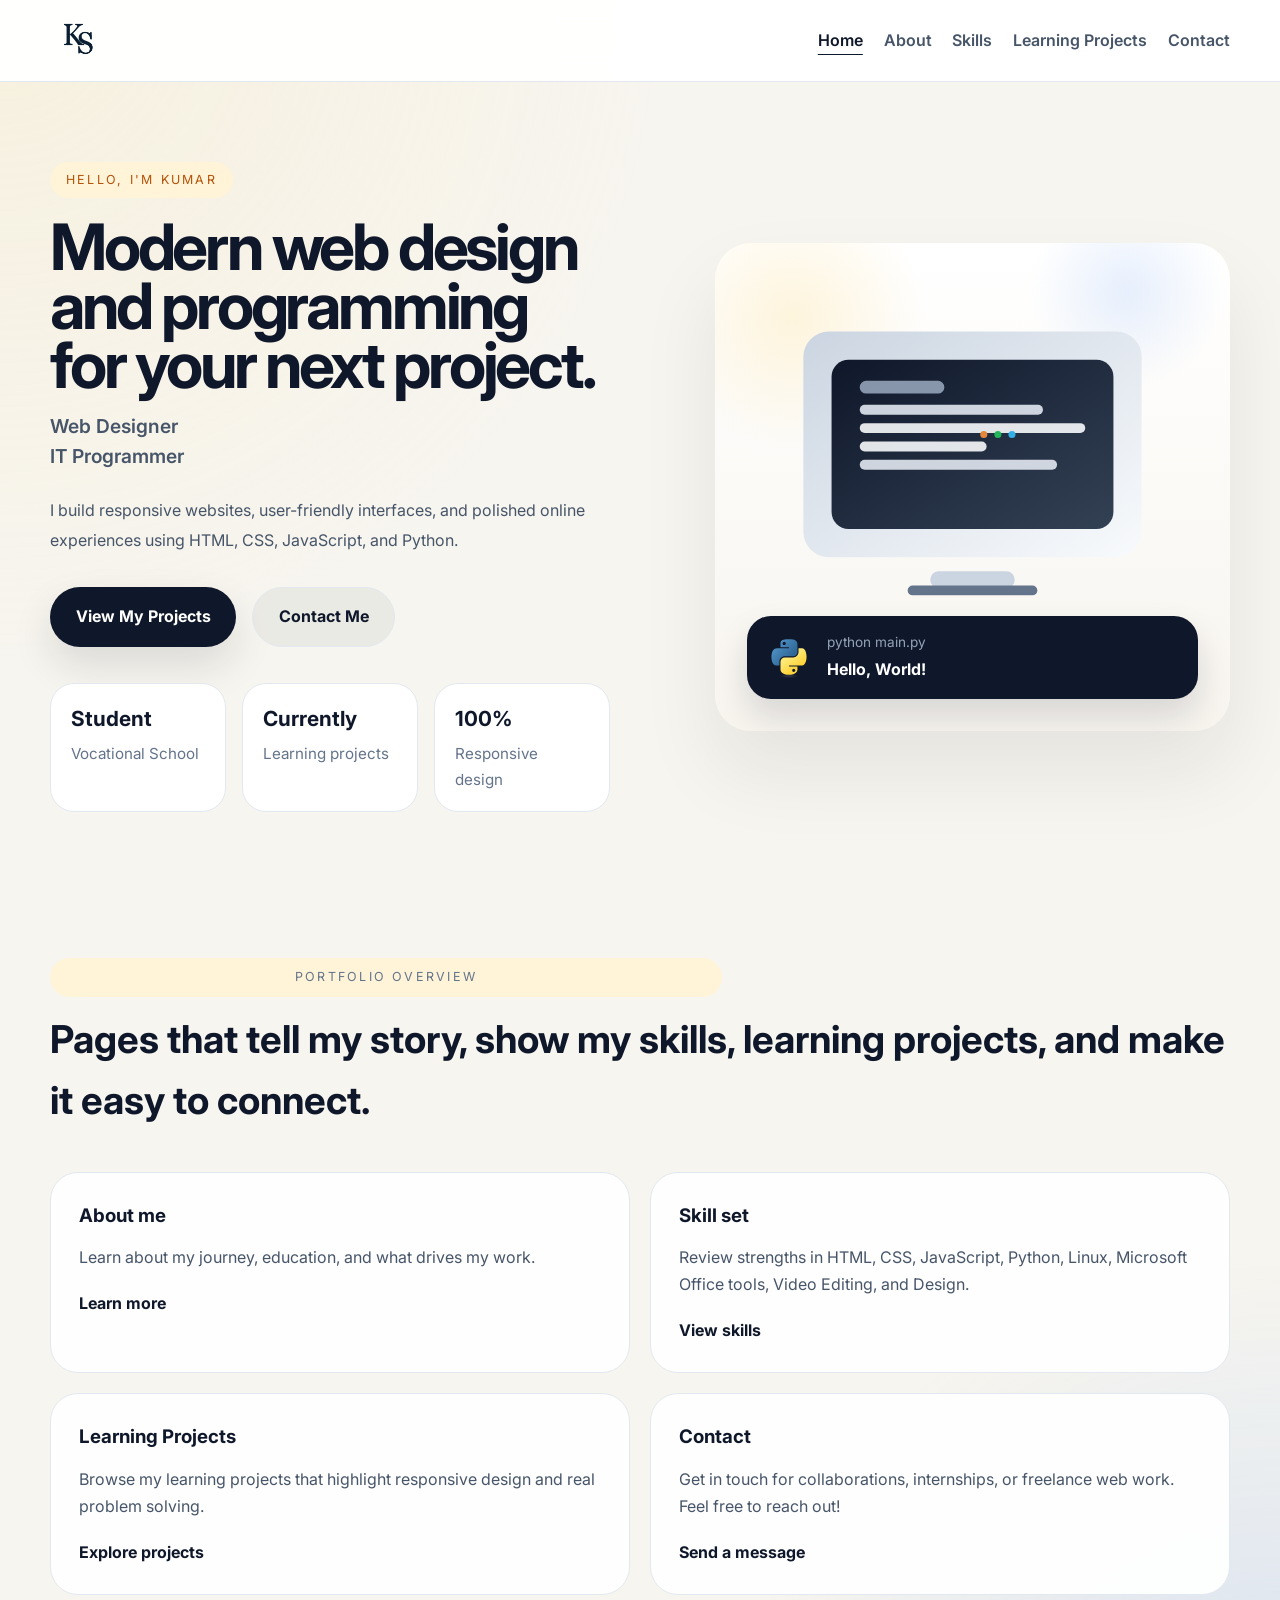
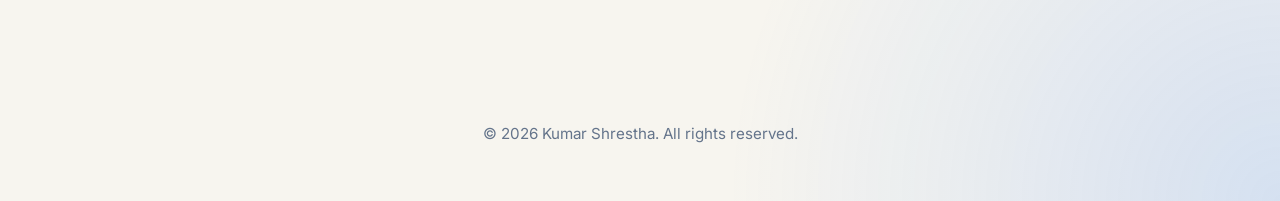
==== index.html @ 31a652c7 "Initial portfolio website" ====
<!DOCTYPE html>
<html lang="ja">
  <head>
    <meta charset="UTF-8" />
    <meta name="viewport" content="width=device-width, initial-scale=1.0" />
    <title>Home | Kumar Shrestha</title>
    <link rel="icon" href="images/favicon.png" />
    <link rel="preconnect" href="https://fonts.googleapis.com" />
    <link rel="preconnect" href="https://fonts.gstatic.com" crossorigin />
    <link
      href="https://fonts.googleapis.com/css2?family=Inter:wght@400;500;600;700&display=swap"
      rel="stylesheet"/>
    <link rel="stylesheet" href="css/styles.css" />
  </head>
  
  <body class="page page-home">
    <header class="site-header">
      <div class="container header-inner">
        <a class="logo" href="index.html"><img src="images/Logo.png" alt="Kumar Shrestha logo" /></a>
        <nav class="nav-links" aria-label="Primary navigation">
          <a href="index.html" class="active">Home</a>
          <a href="about.html">About</a>
          <a href="skills.html">Skills</a>
          <a href="projects.html">Learning Projects</a>
          <a href="contact.html">Contact</a>
        </nav>
      </div>
    </header>

    <main>
      <section class="hero-section">
        <div class="container hero-grid">
          <div class="hero-copy">
            <span class="eyebrow">Hello, I'm Kumar</span>
            <h1 class="hero-title">
              Modern web design and programming for your next project.
            </h1>
            <p class="hero-role">Web Designer <br> IT Programmer</p>
            <p class="hero-text">
              I build responsive websites, user-friendly interfaces, and polished
              online experiences using HTML, CSS, JavaScript, and Python.
            </p>
            <div class="hero-actions">
              <a href="projects.html" class="button primary">View My Projects</a>
              <a href="contact.html" class="button secondary">Contact Me</a>
            </div>
            <div class="hero-meta">
              <article class="meta-item">
                <strong>Student</strong>
                <span>Vocational School</span>
              </article>
              <article class="meta-item">
                <strong>Currently</strong>
                <span>Learning projects</span>
              </article>
              <article class="meta-item">
                <strong>100%</strong>
                <span>Responsive design</span>
              </article>
            </div>
          </div>

          <div class="hero-visual">
            <div class="visual-card">
              <img src="images/monitor-code.svg" alt="Code screen illustration" />
              <div class="code-badge">
                <img src="images/python-icon.svg" alt="Python icon" />
                <div>
                  <p>python main.py</p>
                  <strong>Hello, World!</strong>
                </div>
              </div>
            </div>
          </div>
        </div>
      </section>

      <section class="section home-overview">
        <div class="container">
          <div class="section-heading">
            <p class="eyebrow">Portfolio overview</p>
            <h2>Pages that tell my story, show my skills, learning projects, and make it easy to connect.</h2>
          </div>

          <div class="home-feature-grid">
            <article class="home-feature-card">
              <h3>About me</h3>
              <p>Learn about my journey, education, and what drives my work.</p>
              <a href="about.html">Learn more</a>
            </article>
            <article class="home-feature-card">
              <h3>Skill set</h3>
              <p>Review strengths in HTML, CSS, JavaScript, Python, Linux, Microsoft Office tools, Video Editing, and Design.</p>
              <a href="skills.html">View skills</a>
            </article>
            <article class="home-feature-card">
              <h3>Learning Projects</h3>
              <p>Browse my learning projects that highlight responsive design and real problem solving.</p>
              <a href="projects.html">Explore projects</a>
            </article>
            <article class="home-feature-card">
              <h3>Contact</h3>
              <p>Get in touch for collaborations, internships, or freelance web work.<br> Feel free to reach out!</p>
              <a href="contact.html">Send a message</a>
            </article>
          </div>
        </div>
      </section>
    </main>

    <footer class="site-footer">
      <div class="container footer-inner">
        <p>© 2026 Kumar Shrestha. All rights reserved.</p>
      </div>
    </footer>

    <script src="js/script.js"></script>
  </body>
</html>
---- css/styles.css ----
:root {
  color-scheme: light;
  font-family: 'Inter', system-ui, -apple-system, BlinkMacSystemFont, 'Segoe UI', sans-serif;
  background: #f7f5ef;
  color: #0f172a;
  scroll-behavior: smooth;
}

* {
  box-sizing: border-box;
}

html,
body {
  margin: 0;
  min-height: 100%;
}

body {
  line-height: 1.6;
  background: radial-gradient(circle at top left, rgba(246, 225, 168, 0.24), transparent 30%),
    radial-gradient(circle at bottom right, rgba(59, 130, 246, 0.18), transparent 25%),
    #f7f5ef;
}

img {
  max-width: 100%;
  display: block;
}

button,
input,
textarea {
  font: inherit;
}

.container {
  width: min(1180px, calc(100% - 2rem));
  margin: 0 auto;
}

.site-header {
  position: sticky;
  top: 0;
  z-index: 20;
  background: rgba(255, 255, 255, 0.95);
  backdrop-filter: blur(14px);
  border-bottom: 1px solid #e2e8f0;
}

.header-inner {
  display: flex;
  align-items: center;
  justify-content: space-between;
  gap: 1rem;
  padding: 1.1rem 0;
}

.logo {
  color: #0f172a;
  font-size: 1.25rem;
  font-weight: 700;
  letter-spacing: 0.14em;
  text-decoration: none;
  display: inline-flex;
  align-items: center;
}

.logo img {
  display: block;
  max-height: 46px;
}

.nav-links {
  display: flex;
  flex-wrap: wrap;
  gap: 1.3rem;
}

.nav-links a {
  color: #475569;
  text-decoration: none;
  font-weight: 600;
  transition: color 180ms ease;
}

.nav-links a.active {
  color: #0f172a;
  text-decoration: underline;
  text-underline-offset: 8px;
}

.nav-links a:hover,
.nav-links a:focus-visible {
  color: #0f172a;
}

.hero-section {
  padding: 5rem 0 3rem;
  min-height: calc(100vh - 104px);
}

.hero-grid {
  display: grid;
  grid-template-columns: 1.1fr 0.9fr;
  gap: 2.25rem;
  align-items: center;
}

.home-overview {
  padding-bottom: 4rem;
}

.home-feature-grid {
  display: grid;
  gap: 1.25rem;
  grid-template-columns: repeat(2, minmax(0, 1fr));
  margin-top: 2.5rem;
}

.home-feature-card {
  padding: 1.75rem;
  border-radius: 28px;
  background: rgba(255, 255, 255, 0.94);
  border: 1px solid #e2e8f0;
  transition: transform 180ms ease, box-shadow 180ms ease;
}

.home-feature-card:hover {
  transform: translateY(-3px);
  box-shadow: 0 22px 55px rgba(15, 23, 42, 0.08);
}

.home-feature-card h3 {
  margin: 0 0 0.85rem;
}

.home-feature-card p {
  margin: 0 0 1.25rem;
  color: #475569;
  line-height: 1.7;
}

.home-feature-card a {
  color: #0f172a;
  font-weight: 700;
  text-decoration: none;
}

.home-feature-card a:hover,
.home-feature-card a:focus-visible {
  text-decoration: underline;
}


.hero-copy {
  max-width: 560px;
}

.eyebrow {
  display: inline-flex;
  align-items: center;
  justify-content: center;
  margin-bottom: 1.25rem;
  padding: 0.5rem 1rem;
  border-radius: 999px;
  background: #fff3d8;
  color: #b45309;
  font-size: 0.78rem;
  letter-spacing: 0.18em;
  text-transform: uppercase;
}

.hero-title {
  margin: 0;
  font-size: clamp(3.5rem, 5vw, 5.2rem);
  line-height: 0.92;
  letter-spacing: -0.05em;
}

.hero-title span {
  color: #b45309;
}

.hero-role {
  margin: 1rem 0 1.5rem;
  font-size: 1.2rem;
  color: #475569;
  font-weight: 600;
}

.hero-text {
  margin: 0 0 2rem;
  max-width: 42rem;
  color: #475569;
  line-height: 1.85;
  font-size: 1rem;
}

.hero-actions {
  display: flex;
  flex-wrap: wrap;
  gap: 1rem;
  margin-bottom: 2.25rem;
}

.button {
  display: inline-flex;
  align-items: center;
  justify-content: center;
  padding: 1rem 1.6rem;
  border-radius: 999px;
  font-weight: 700;
  text-decoration: none;
  transition: transform 180ms ease, box-shadow 180ms ease;
}

.button:hover {
  transform: translateY(-2px);
}

.button.primary {
  background: #0f172a;
  color: #ffffff;
  box-shadow: 0 18px 40px rgba(15, 23, 42, 0.12);
}

.button.secondary {
  background: rgba(15, 23, 42, 0.05);
  color: #0f172a;
  border: 1px solid #e2e8f0;
}

.hero-meta {
  display: grid;
  grid-template-columns: repeat(3, minmax(0, 1fr));
  gap: 1rem;
}

.meta-item {
  padding: 1.15rem 1.25rem;
  border-radius: 24px;
  background: #ffffff;
  border: 1px solid #e2e8f0;
}

.meta-item strong {
  display: block;
  margin-bottom: 0.35rem;
  font-size: 1.3rem;
  color: #0f172a;
}

.meta-item span {
  color: #64748b;
  font-size: 0.95rem;
}

/* -------------- Hero Section -------------- */
.hero-visual {
  position: relative;
}

.visual-card {
  position: relative;
  border-radius: 36px;
  overflow: hidden;
  padding: 2rem;
  background: linear-gradient(180deg, #ffffff 0%, #f8f5ef 100%);
  box-shadow: 0 40px 80px rgba(15, 23, 42, 0.08);
}

.visual-card::before {
  content: '';
  position: absolute;
  inset: 0;
  pointer-events: none;
  background: radial-gradient(circle at 15% 15%, rgba(251, 191, 36, 0.15), transparent 22%),
    radial-gradient(circle at 80% 10%, rgba(59, 130, 246, 0.12), transparent 16%);
}

.visual-card img {
  width: 100%;
  max-width: 520px;
  position: relative;
  z-index: 1;
  border-radius: 24px;
}

.code-badge {
  display: flex;
  align-items: center;
  gap: 1rem;
  margin-top: -2.5rem;
  padding: 1rem 1.25rem;
  border-radius: 24px;
  background: #0f172a;
  color: #ffffff;
  box-shadow: 0 18px 35px rgba(15, 23, 42, 0.14);
  position: relative;
  z-index: 2;
}

.code-badge img {
  width: 44px;
  height: 44px;
}

.code-badge p {
  margin: 0;
  color: #94a3b8;
  font-size: 0.85rem;
}

.code-badge strong {
  display: block;
  margin-top: 0.25rem;
  font-size: 1rem;
}

.section {
  padding: 5rem 0;
}


/* -------------- About Section -------------- */
.about-section {
  background: #ffffff;
}

.about-grid {
  display: grid;
  grid-template-columns: 1.25fr 0.85fr;
  gap: 2rem;
  align-items: center;
}

.about-text h2 {
  margin: 0;
  font-size: clamp(2.3rem, 3vw, 3.3rem);
  line-height: 1.05;
}

.about-text p {
  margin: 1.25rem 0 0;
  max-width: 37rem;
  color: #475569;
  line-height: 1.8;
}

.cards-grid {
  display: grid;
  gap: 1.25rem;
}

.info-card {
  padding: 1.8rem;
  border-radius: 28px;
  background: #f8f5ef;
  border: 1px solid #e2e8f0;
}

.info-card h3 {
  margin-top: 0;
  margin-bottom: 1rem;
}

.info-card ul {
  margin: 0;
  padding: 0;
  list-style: none;
  display: grid;
  gap: 0.75rem;
}

.info-card li {
  color: #475569;
}


/* -------------- Skills Section -------------- */
.skills-section {
  background: #f7f5ef;
}

.section-heading {
  display: grid;
  gap: 0.75rem;
  margin-bottom: 2rem;
}

.section-heading h2 {
  margin: 0;
  font-size: clamp(2.2rem, 3vw, 3rem);
}

.section-heading p {
  margin: 0;
  color: #64748b;
  max-width: 42rem;
  line-height: 1.8;
}

.skill-list {
  display: grid;
  gap: 1rem;
  max-width: 720px;
  display: grid;
  gap: 1.5rem;
  grid-template-columns: repeat(auto-fit, minmax(240px, 1fr));
}

.skill-row {
  display: grid;
  gap: 0.75rem;
}

.skill-row span {
  display: flex;
  justify-content: space-between;
  font-weight: 600;
  color: #0f172a;
}

.skill-bar {
  height: 12px;
  border-radius: 999px;
  overflow: hidden;
  background: #e2e8f0;
}

.skill-fill {
  display: block;
  height: 100%; 
  border-radius: 999px;
}

.skill-icon {
  width: 32px;
  height: 32px;
  object-fit: contain;
  flex-shrink: 0;
}
.skill-label {
  display: flex;
  align-items: center;
  gap: 12px;
}

.fill-html {
  width: 95%;
  background: linear-gradient(90deg, #f97316, #fb923c);
}

.fill-css {
  width: 90%;
  background: linear-gradient(90deg, #2563eb, #7dd3fc);
}

.fill-js {
  width: 10%;
  background: linear-gradient(90deg, #facc15, #f59e0b);
}

.fill-python {
  width: 40%;
  background: linear-gradient(90deg, #14b8a6, #0ea5e9);
}

.fill-linux {
  width: 30%;
  background: linear-gradient(90deg, #22c55e, #16a34a);
}

.fill-office {
  width: 85%;
  background: linear-gradient(90deg, #f9a916, #ea820c);
}

.fill-video {
  width: 70%;
  background: linear-gradient(90deg, #6366f1, #818cf8);
}

.fill-photoshop {
  width: 80%;
  background: linear-gradient(90deg, #5848ec, #727df4);
}

.fill-illustrator {
  width: 85%;
  background: linear-gradient(90deg, #f97316, #f59e0b);
}

.fill-figma {
  width: 60%;
  background: linear-gradient(90deg, #ec4899, #f472b6);
}

/* -------------- Projects Section -------------- */
.projects-section {
  background: #ffffff;
}

.project-body {
  padding: 1.5rem;
  display: grid;
  gap: 0.85rem;
}

.project-body h3 {
  margin: 0;
  font-size: 1.15rem;
}

.project-body p {
  margin: 0;
  color: #475569;
  line-height: 1.75;
}

.category-grid {
  display: grid;
  grid-template-columns: repeat(auto-fit, minmax(190px, 1fr));
  gap: 1rem;
  margin-bottom: 4rem;
}

.category-card {
  display: grid;
  gap: 0.8rem;
  padding: 1.6rem;
  border-radius: 28px;
  background: #ffffff;
  border: 1px solid #e2e8f0;
  text-decoration: none;
  color: #0f172a;
  transition: transform 180ms ease, box-shadow 180ms ease;
  position: relative;
  overflow: hidden;
}

.category-card:hover {
  transform: translateY(-4px);
  box-shadow: 0 22px 55px rgba(15, 23, 42, 0.08);
}

.category-card span {
  width: fit-content;
  padding: 0.35rem 0.75rem;
  border-radius: 999px;
  background: #fff3d8;
  color: #b45309;
  font-size: 0.75rem;
  font-weight: 700;
}

.category-card h3 {
  margin: 0;
  font-size: 1.3rem;
}

.category-card p {
  margin: 0;
  color: #475569;
  line-height: 1.7;
}

.category-card::before {
  content: "";
  position: absolute;
  inset: 0;
  background: linear-gradient(135deg, rgba(14, 165, 233, 0.12), rgba(139, 92, 246, 0.12));
  opacity: 0;
  transition: opacity 180ms ease;
}

.category-card:hover::before {
  opacity: 1;
}

.category-card span,
.category-card h3,
.category-card p {
  position: relative;
  z-index: 1;
}

.project-category-section {
  padding-top: 2rem;
  margin-top: 2rem;
}

.category-heading {
  margin-bottom: 1.5rem;
}

.category-heading h2 {
  margin: 0;
  font-size: clamp(1.8rem, 3vw, 2.5rem);
}

.project-status {
  width: fit-content;
  padding: 0.35rem 0.75rem;
  border-radius: 999px;
  background: #fff3d8;
  color: #b45309;
  font-size: 0.75rem;
  font-weight: 700;
}

.project-link {
  width: fit-content;
  display: inline-block;
  padding: 0.35rem 0.75rem;
  border-radius: 999px;
  background: #e0f2fe;
  color: #0369a1;
  font-size: 0.75rem;
  font-weight: 700;
  text-decoration: none;
}

.project-tools {
  font-weight: 700;
  color: #0f172a !important;
  font-size: 0.9rem;
}

.project-filters {
  display: flex;
  flex-wrap: wrap;
  gap: 0.75rem;
  margin-bottom: 2rem;
}

.filter {
  border: 1px solid #e2e8f0;
  background: #ffffff;
  color: #475569;
  padding: 0.85rem 1.25rem;
  border-radius: 999px;
  cursor: pointer;
  font-weight: 600;
}

.filter.active,
.filter:hover {
  background: #0f172a;
  color: #ffffff;
  border-color: #0f172a;
}

.project-grid {
  display: grid;
  gap: 1.5rem;
  grid-template-columns: repeat(auto-fit, minmax(240px, 1fr));
}

.project-card {
  border-radius: 28px;
  overflow: hidden;
  background: #ffffff;
  border: 1px solid #e2e8f0;
  display: grid;
  min-height: 280px;
  transition: transform 180ms ease, box-shadow 180ms ease;
}

.project-card:hover {
  transform: translateY(-5px);
  box-shadow: 0 24px 60px rgba(15, 23, 42, 0.12);
}

.project-preview {
  min-height: 168px;
  display: grid;
  place-items: end start;
  padding: 1.25rem;
  color: #ffffff;
  font-weight: 700;
  font-size: 0.95rem;
}

.project-preview-1 {
  background: linear-gradient(135deg, #0ea5e9, #2563eb);
}

.project-preview-2,
.project-preview-3 {
  background: linear-gradient(135deg, #6366f1, #8b5cf6);
}

.project-preview-4,
.project-preview-5 {
  background: linear-gradient(135deg, #10b981, #14b8a6);
}

.project-preview-6,
.project-preview-7,
.project-preview-8 {
  background: linear-gradient(135deg, #ec4899, #8b5cf6);
}

.project-preview-9 {
  background: linear-gradient(135deg, #f97316, #ef4444);
}

/* .project-preview-1 {
  background: linear-gradient(135deg, #0ea5e9, #3b82f6);
}

.project-preview-2 {
  background: linear-gradient(135deg, #8b5cf6, #a78bfa);
}

.project-preview-3 {
  background: linear-gradient(135deg, #f97316, #fb923c);
}

.project-preview-4 {
  background: linear-gradient(135deg, #22c55e, #4ade80);
}

.project-preview-5 {
  background: linear-gradient(135deg, #fb7185, #f472b6);
}

.project-preview-6 {
  background: linear-gradient(135deg, #38bdf8, #60a5fa);
}

.project-preview-7 {
  background: linear-gradient(135deg, #facc15, #fbbf24);
}

.project-preview-8 {
  background: linear-gradient(135deg, #8b5cf6, #a78bfa);
}

.project-preview-9 {
  background: linear-gradient(135deg, #ec4899, #f472b6);
} */



/* -------------- Contact Section -------------- */
.contact-section {
  background: #f7f5ef;
}

.contact-grid {
  display: grid;
  grid-template-columns: 1.05fr 0.95fr;
  gap: 2rem;
  align-items: start;
}

.contact-panel {
  align-self: start;
  padding: 2.2rem;
  border-radius: 32px;
  background: #0f172a;
  color: #ffffff;
}

.contact-panel h2 {
  margin: 0 0 1rem;
  font-size: clamp(2rem, 3vw, 2.6rem);
  line-height: 1.05;
}

.contact-panel p {
  margin: 0 0 1.5rem;
  color: #cbd5e1;
  line-height: 1.8;
}

.contact-list {
  list-style: none;
  padding: 0;
  margin: 0;
  display: grid;
  gap: 1rem;
}

.contact-list li {
  color: #e2e8f0;
}

.social-links {
  display: flex;
  flex-wrap: wrap;
  gap: 0.8rem;
  margin-top: 1.8rem;
}

.social-links a {
  width: 48px;
  height: 48px;
  border-radius: 50%;
  background: #ffffff;
  color: #0f172a;
  display: inline-flex;
  align-items: center;
  justify-content: center;
  text-decoration: none;
  font-size: 0.8rem;
  font-weight: 700;
  transition: transform 180ms ease, background 180ms ease, color 180ms ease;
}

.social-links a:hover {
  transform: translateY(-3px);
  background: #f59e0b;
  color: #ffffff;
}

.contact-form {
  align-self: start;
  display: grid;
  gap: 1rem;
}

.contact-form label {
  display: grid;
  gap: 0.65rem;
  font-size: 0.95rem;
  color: #475569;
}

.contact-form input,
.contact-form textarea {
  width: 100%;
  padding: 1rem 1.1rem;
  border-radius: 18px;
  border: 1px solid #d1d5db;
  background: #ffffff;
  color: #0f172a;
}

.contact-form textarea {
  min-height: 170px;
  resize: vertical;
}

.contact-form button {
  border: none;
  border-radius: 999px;
  padding: 1rem 1.4rem;
  background: #0f172a;
  color: #ffffff;
  cursor: pointer;
}

.site-footer {
  padding: 2rem 0 2.5rem;
}

.footer-inner {
  text-align: center;
  color: #64748b;
  font-size: 0.95rem;
}

@media (max-width: 980px) {
  .hero-grid,
  .about-grid,
  .contact-grid {
    grid-template-columns: 1fr;
  }

  .hero-meta {
    grid-template-columns: repeat(2, minmax(0, 1fr));
  }
}

@media (max-width: 720px) {
  .site-header {
    padding: 0 0.5rem;
  }

  .header-inner {
    flex-direction: column;
    align-items: flex-start;
  }

  .hero-section {
    padding-top: 3rem;
  }

  .hero-title {
    font-size: clamp(2.8rem, 12vw, 4rem);
  }

  .hero-actions,
  .hero-meta {
    width: 100%;
  }

  .hero-meta {
    grid-template-columns: 1fr;
  }

  .project-grid {
    grid-template-columns: 1fr;
  }
}

@media (max-width: 860px) {
  .section-grid,
  .contact-card {
    grid-template-columns: 1fr;
  }
}

@media (max-width: 720px) {
  .header-inner {
    flex-direction: column;
    align-items: flex-start;
    gap: 1rem;
  }

  .nav-links {
    flex-wrap: wrap;
    gap: 0.8rem;
  }

  .hero-section {
    padding-top: 4rem;
  }
}
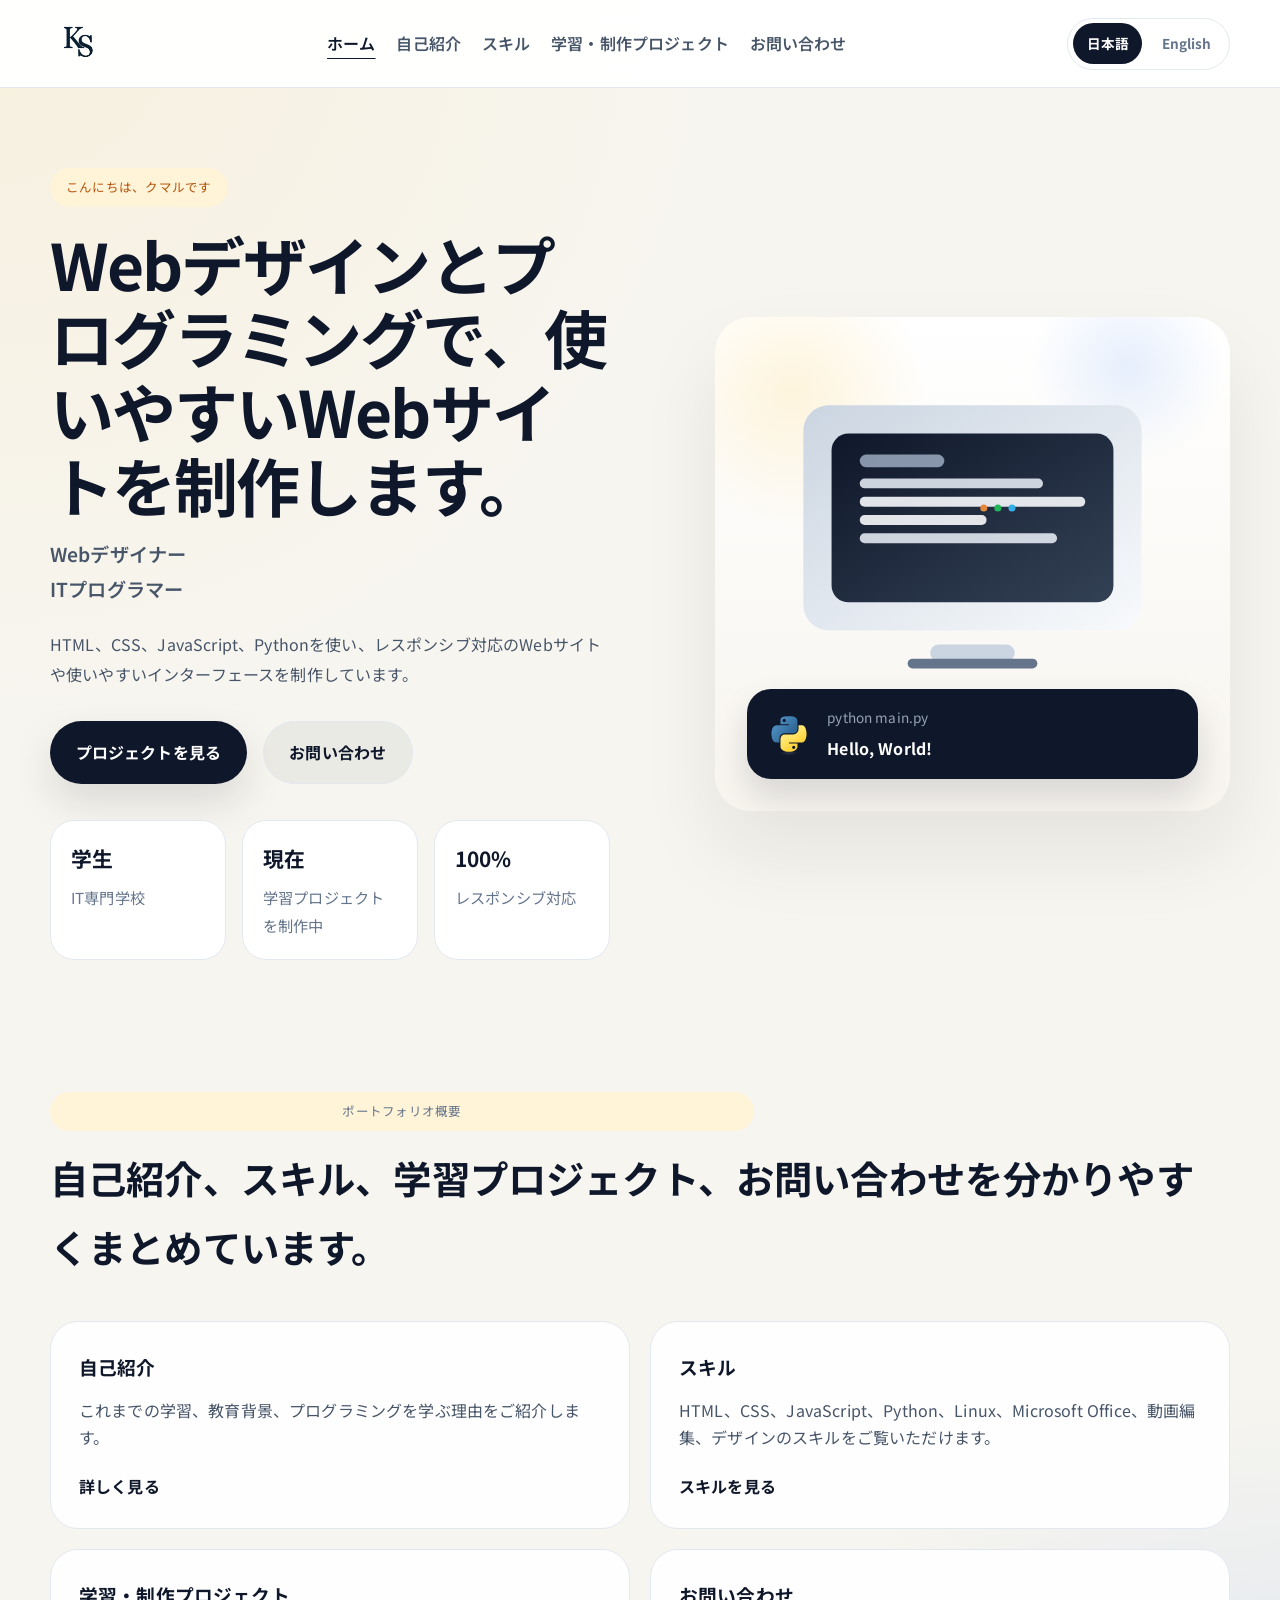
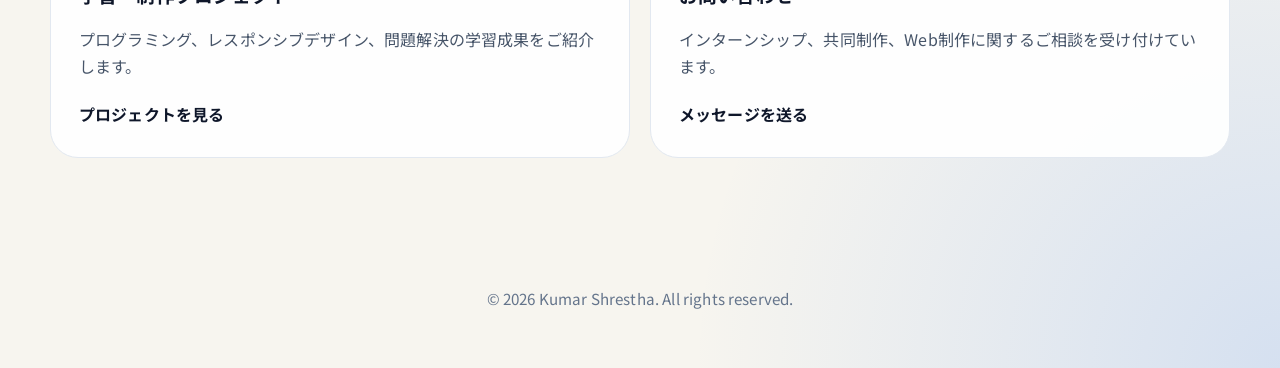
==== commit f5947504: "Add bilingual Japanese and English support" ====
--- a/index.html
+++ b/index.html
@@ -1,119 +1,131 @@
 <!DOCTYPE html>
+
 <html lang="ja">
-  <head>
-    <meta charset="UTF-8" />
-    <meta name="viewport" content="width=device-width, initial-scale=1.0" />
-    <title>Home | Kumar Shrestha</title>
-    <link rel="icon" href="images/favicon.png" />
-    <link rel="preconnect" href="https://fonts.googleapis.com" />
-    <link rel="preconnect" href="https://fonts.gstatic.com" crossorigin />
-    <link
-      href="https://fonts.googleapis.com/css2?family=Inter:wght@400;500;600;700&display=swap"
-      rel="stylesheet"/>
-    <link rel="stylesheet" href="css/styles.css" />
-  </head>
-  
-  <body class="page page-home">
-    <header class="site-header">
-      <div class="container header-inner">
-        <a class="logo" href="index.html"><img src="images/Logo.png" alt="Kumar Shrestha logo" /></a>
-        <nav class="nav-links" aria-label="Primary navigation">
-          <a href="index.html" class="active">Home</a>
-          <a href="about.html">About</a>
-          <a href="skills.html">Skills</a>
-          <a href="projects.html">Learning Projects</a>
-          <a href="contact.html">Contact</a>
-        </nav>
+
+<head>
+  <meta charset="utf-8" />
+  <meta content="width=device-width, initial-scale=1.0" name="viewport" />
+  <title>Home | Kumar Shrestha</title>
+  <link href="images/favicon.png" rel="icon" />
+  <link rel="preconnect" href="https://fonts.googleapis.com" />
+
+  <link rel="preconnect" href="https://fonts.gstatic.com" crossorigin />
+
+  <link
+    href="https://fonts.googleapis.com/css2?family=Inter:wght@400;500;600;700&family=Noto+Sans+JP:wght@400;500;600;700&display=swap"
+    rel="stylesheet" />
+  <link href="css/styles.css" rel="stylesheet" />
+</head>
+
+<body class="page page-home" data-page="home">
+  <header class="site-header">
+    <div class="container header-inner">
+      <a class="logo" href="index.html"><img alt="Kumar Shrestha logo" src="images/Logo.png" /></a>
+      <nav aria-label="Primary navigation" class="nav-links" data-i18n-aria-label="nav.ariaLabel">
+        <a class="active" data-i18n="nav.home" href="index.html">Home</a>
+        <a data-i18n="nav.about" href="about.html">About</a>
+        <a data-i18n="nav.skills" href="skills.html">Skills</a>
+        <a data-i18n="nav.projects" href="projects.html">Learning Projects</a>
+        <a data-i18n="nav.contact" href="contact.html">Contact</a>
+      </nav>
+      <div aria-label="Language selection" class="language-switcher" data-i18n-aria-label="language.ariaLabel">
+        <button aria-pressed="false" class="language-button" data-lang="ja" type="button">日本語</button>
+        <button aria-pressed="false" class="language-button" data-lang="en" type="button">English</button>
       </div>
-    </header>
-
-    <main>
-      <section class="hero-section">
-        <div class="container hero-grid">
-          <div class="hero-copy">
-            <span class="eyebrow">Hello, I'm Kumar</span>
-            <h1 class="hero-title">
-              Modern web design and programming for your next project.
-            </h1>
-            <p class="hero-role">Web Designer <br> IT Programmer</p>
-            <p class="hero-text">
-              I build responsive websites, user-friendly interfaces, and polished
-              online experiences using HTML, CSS, JavaScript, and Python.
-            </p>
-            <div class="hero-actions">
-              <a href="projects.html" class="button primary">View My Projects</a>
-              <a href="contact.html" class="button secondary">Contact Me</a>
-            </div>
-            <div class="hero-meta">
-              <article class="meta-item">
-                <strong>Student</strong>
-                <span>Vocational School</span>
-              </article>
-              <article class="meta-item">
-                <strong>Currently</strong>
-                <span>Learning projects</span>
-              </article>
-              <article class="meta-item">
-                <strong>100%</strong>
-                <span>Responsive design</span>
-              </article>
-            </div>
+    </div>
+  </header>
+  <main>
+    <section class="hero-section">
+      <div class="container hero-grid">
+        <div class="hero-copy">
+          <span class="eyebrow" data-i18n="home.greeting">Hello, I'm Kumar</span>
+          <h1 class="hero-title" data-i18n="home.title">
+            Modern web design and programming for your next project.
+          </h1>
+          <p class="hero-role">
+            <span data-i18n="home.webDesigner">Web Designer</span>
+            <br />
+            <span data-i18n="home.itProgrammer">IT Programmer</span>
+          </p>
+          <p class="hero-text" data-i18n="home.description">
+            I build responsive websites, user-friendly interfaces, and polished
+            online experiences using HTML, CSS, JavaScript, and Python.
+          </p>
+          <div class="hero-actions">
+            <a class="button primary" data-i18n="home.viewProjects" href="projects.html">View My Projects</a>
+            <a class="button secondary" data-i18n="home.contactMe" href="contact.html">Contact Me</a>
           </div>
-
-          <div class="hero-visual">
-            <div class="visual-card">
-              <img src="images/monitor-code.svg" alt="Code screen illustration" />
-              <div class="code-badge">
-                <img src="images/python-icon.svg" alt="Python icon" />
-                <div>
-                  <p>python main.py</p>
-                  <strong>Hello, World!</strong>
-                </div>
+          <div class="hero-meta">
+            <article class="meta-item">
+              <strong data-i18n="home.meta.studentTitle">Student</strong>
+              <span data-i18n="home.meta.studentText">Vocational School</span>
+            </article>
+            <article class="meta-item">
+              <strong data-i18n="home.meta.currentTitle">Currently</strong>
+              <span data-i18n="home.meta.currentText">Learning projects</span>
+            </article>
+            <article class="meta-item">
+              <strong data-i18n="home.meta.responsiveTitle">100%</strong>
+              <span data-i18n="home.meta.responsiveText">Responsive design</span>
+            </article>
+          </div>
+        </div>
+        <div class="hero-visual">
+          <div class="visual-card">
+            <img alt="Code screen illustration" src="images/monitor-code.svg" />
+            <div class="code-badge">
+              <img alt="Python icon" src="images/python-icon.svg" />
+              <div>
+                <p>python main.py</p>
+                <strong>Hello, World!</strong>
               </div>
             </div>
           </div>
         </div>
-      </section>
+      </div>
+    </section>
+    <section class="section home-overview">
+      <div class="container">
+        <div class="section-heading">
+          <p class="eyebrow" data-i18n="home.overviewEyebrow">Portfolio overview</p>
+          <h2 data-i18n="home.overviewTitle">Pages that tell my story, show my skills, learning projects, and make it
+            easy to connect.</h2>
+        </div>
+        <div class="home-feature-grid">
+          <article class="home-feature-card">
+            <h3 data-i18n="home.card.aboutTitle">About me</h3>
+            <p data-i18n="home.card.aboutText">Learn about my journey, education, and what drives my work.</p>
+            <a data-i18n="home.card.aboutLink" href="about.html">Learn more</a>
+          </article>
+          <article class="home-feature-card">
+            <h3 data-i18n="home.card.skillsTitle">Skill set</h3>
+            <p data-i18n="home.card.skillsText">Review strengths in HTML, CSS, JavaScript, Python, Linux, Microsoft
+              Office tools, Video Editing, and Design.</p>
+            <a data-i18n="home.card.skillsLink" href="skills.html">View skills</a>
+          </article>
+          <article class="home-feature-card">
+            <h3 data-i18n="home.card.projectsTitle">Learning Projects</h3>
+            <p data-i18n="home.card.projectsText">Browse my learning projects that highlight responsive design and real
+              problem solving.</p>
+            <a data-i18n="home.card.projectsLink" href="projects.html">Explore projects</a>
+          </article>
+          <article class="home-feature-card">
+            <h3 data-i18n="home.card.contactTitle">Contact</h3>
+            <p data-i18n="home.card.contactText">Get in touch for collaborations, internships, or freelance web
+              work.<br /> Feel free to reach out!</p>
+            <a data-i18n="home.card.contactLink" href="contact.html">Send a message</a>
+          </article>
+        </div>
+      </div>
+    </section>
+  </main>
+  <footer class="site-footer">
+    <div class="container footer-inner">
+      <p data-i18n="footer.copyright">© 2026 Kumar Shrestha. All rights reserved.</p>
+    </div>
+  </footer>
+  <script src="js/translations.js"></script>
+  <script src="js/script.js"></script>
+</body>
 
-      <section class="section home-overview">
-        <div class="container">
-          <div class="section-heading">
-            <p class="eyebrow">Portfolio overview</p>
-            <h2>Pages that tell my story, show my skills, learning projects, and make it easy to connect.</h2>
-          </div>
-
-          <div class="home-feature-grid">
-            <article class="home-feature-card">
-              <h3>About me</h3>
-              <p>Learn about my journey, education, and what drives my work.</p>
-              <a href="about.html">Learn more</a>
-            </article>
-            <article class="home-feature-card">
-              <h3>Skill set</h3>
-              <p>Review strengths in HTML, CSS, JavaScript, Python, Linux, Microsoft Office tools, Video Editing, and Design.</p>
-              <a href="skills.html">View skills</a>
-            </article>
-            <article class="home-feature-card">
-              <h3>Learning Projects</h3>
-              <p>Browse my learning projects that highlight responsive design and real problem solving.</p>
-              <a href="projects.html">Explore projects</a>
-            </article>
-            <article class="home-feature-card">
-              <h3>Contact</h3>
-              <p>Get in touch for collaborations, internships, or freelance web work.<br> Feel free to reach out!</p>
-              <a href="contact.html">Send a message</a>
-            </article>
-          </div>
-        </div>
-      </section>
-    </main>
-
-    <footer class="site-footer">
-      <div class="container footer-inner">
-        <p>© 2026 Kumar Shrestha. All rights reserved.</p>
-      </div>
-    </footer>
-
-    <script src="js/script.js"></script>
-  </body>
-</html>
+</html>
--- a/css/styles.css
+++ b/css/styles.css
@@ -1,13 +1,11 @@
 :root {
   color-scheme: light;
-  font-family: 'Inter', system-ui, -apple-system, BlinkMacSystemFont, 'Segoe UI', sans-serif;
+  font-family: "Inter", "Noto Sans JP", system-ui,
+    -apple-system, BlinkMacSystemFont, "Segoe UI",
+    sans-serif;
   background: #f7f5ef;
   color: #0f172a;
   scroll-behavior: smooth;
-}
-
-* {
-  box-sizing: border-box;
 }
 
 html,
@@ -17,10 +15,32 @@
 }
 
 body {
+  font-weight: 400;
+  -webkit-font-smoothing: antialiased;
+  -moz-osx-font-smoothing: grayscale;
+
+  background:
+    radial-gradient(circle at top left,
+      rgba(246, 225, 168, 0.24),
+      transparent 30%),
+    radial-gradient(circle at bottom right,
+      rgba(59, 130, 246, 0.18),
+      transparent 25%),
+    #f7f5ef;
+}
+
+html[lang="en"] body {
+  font-family: "Inter", "Noto Sans JP", system-ui,
+    -apple-system, BlinkMacSystemFont, "Segoe UI",
+    sans-serif;
   line-height: 1.6;
-  background: radial-gradient(circle at top left, rgba(246, 225, 168, 0.24), transparent 30%),
-    radial-gradient(circle at bottom right, rgba(59, 130, 246, 0.18), transparent 25%),
-    #f7f5ef;
+}
+
+html[lang="ja"] body {
+  font-family: "Noto Sans JP", "Inter", system-ui,
+    -apple-system, BlinkMacSystemFont, "Segoe UI",
+    sans-serif;
+  line-height: 1.8;
 }
 
 img {
@@ -151,7 +171,6 @@
 .home-feature-card a:focus-visible {
   text-decoration: underline;
 }
-
 
 .hero-copy {
   max-width: 560px;
@@ -171,11 +190,22 @@
   text-transform: uppercase;
 }
 
+html[lang="ja"] .eyebrow {
+  letter-spacing: 0.08em;
+  text-transform: none;
+}
+
 .hero-title {
   margin: 0;
   font-size: clamp(3.5rem, 5vw, 5.2rem);
   line-height: 0.92;
   letter-spacing: -0.05em;
+}
+
+html[lang="ja"] .hero-title {
+  font-size: clamp(2.5rem, 5vw, 4.5rem);
+  line-height: 1.25;
+  letter-spacing: -0.02em;
 }
 
 .hero-title span {
@@ -254,6 +284,48 @@
 .meta-item span {
   color: #64748b;
   font-size: 0.95rem;
+}
+
+.language-switcher {
+  display: inline-flex;
+  align-items: center;
+  gap: 0.35rem;
+  padding: 0.3rem;
+  border: 1px solid #e2e8f0;
+  border-radius: 999px;
+  background: #ffffff;
+}
+
+.language-button {
+  border: none;
+  border-radius: 999px;
+  padding: 0.5rem 0.85rem;
+  background: transparent;
+  color: #64748b;
+  font-size: 0.85rem;
+  font-weight: 700;
+  cursor: pointer;
+}
+
+.language-button.active {
+  background: #0f172a;
+  color: #ffffff;
+}
+
+.language-button:hover,
+.language-button:focus-visible {
+  color: #0f172a;
+}
+
+.language-button.active:hover,
+.language-button.active:focus-visible {
+  color: #ffffff;
+}
+
+@media (max-width: 720px) {
+  .language-switcher {
+    align-self: flex-start;
+  }
 }
 
 /* -------------- Hero Section -------------- */
@@ -431,7 +503,7 @@
 
 .skill-fill {
   display: block;
-  height: 100%; 
+  height: 100%;
   border-radius: 999px;
 }
 
@@ -441,6 +513,7 @@
   object-fit: contain;
   flex-shrink: 0;
 }
+
 .skill-label {
   display: flex;
   align-items: center;
@@ -854,6 +927,41 @@
   cursor: pointer;
 }
 
+.form-status {
+  min-height: 1.7rem;
+  margin: 0.25rem 0 0;
+  font-weight: 600;
+  line-height: 1.6;
+}
+
+.form-status:empty {
+  display: none;
+}
+
+.form-status.success {
+  display: block;
+  color: #15803d;
+}
+
+.form-status.error {
+  display: block;
+  color: #b91c1c;
+}
+
+.contact-form button:disabled {
+  cursor: not-allowed;
+  opacity: 0.65;
+  transform: none;
+}
+
+.form-honeypot {
+  position: absolute;
+  left: -9999px;
+  width: 1px;
+  height: 1px;
+  overflow: hidden;
+}
+
 .site-footer {
   padding: 2rem 0 2.5rem;
 }
@@ -865,6 +973,7 @@
 }
 
 @media (max-width: 980px) {
+
   .hero-grid,
   .about-grid,
   .contact-grid {
@@ -909,6 +1018,7 @@
 }
 
 @media (max-width: 860px) {
+
   .section-grid,
   .contact-card {
     grid-template-columns: 1fr;
@@ -931,3 +1041,40 @@
     padding-top: 4rem;
   }
 }
+
+
+/* Bilingual layout improvements */
+.header-inner {
+  flex-wrap: wrap;
+}
+
+html[lang="ja"] body {
+  letter-spacing: 0.01em;
+}
+
+html[lang="ja"] .hero-title {
+  line-height: 1.15;
+  letter-spacing: -0.03em;
+}
+
+html[lang="ja"] .eyebrow {
+  letter-spacing: 0.1em;
+  text-transform: none;
+}
+
+@media (max-width: 1050px) {
+  .nav-links {
+    order: 3;
+    width: 100%;
+  }
+
+  .language-switcher {
+    margin-left: auto;
+  }
+}
+
+@media (max-width: 720px) {
+  .language-switcher {
+    margin-left: 0;
+  }
+}
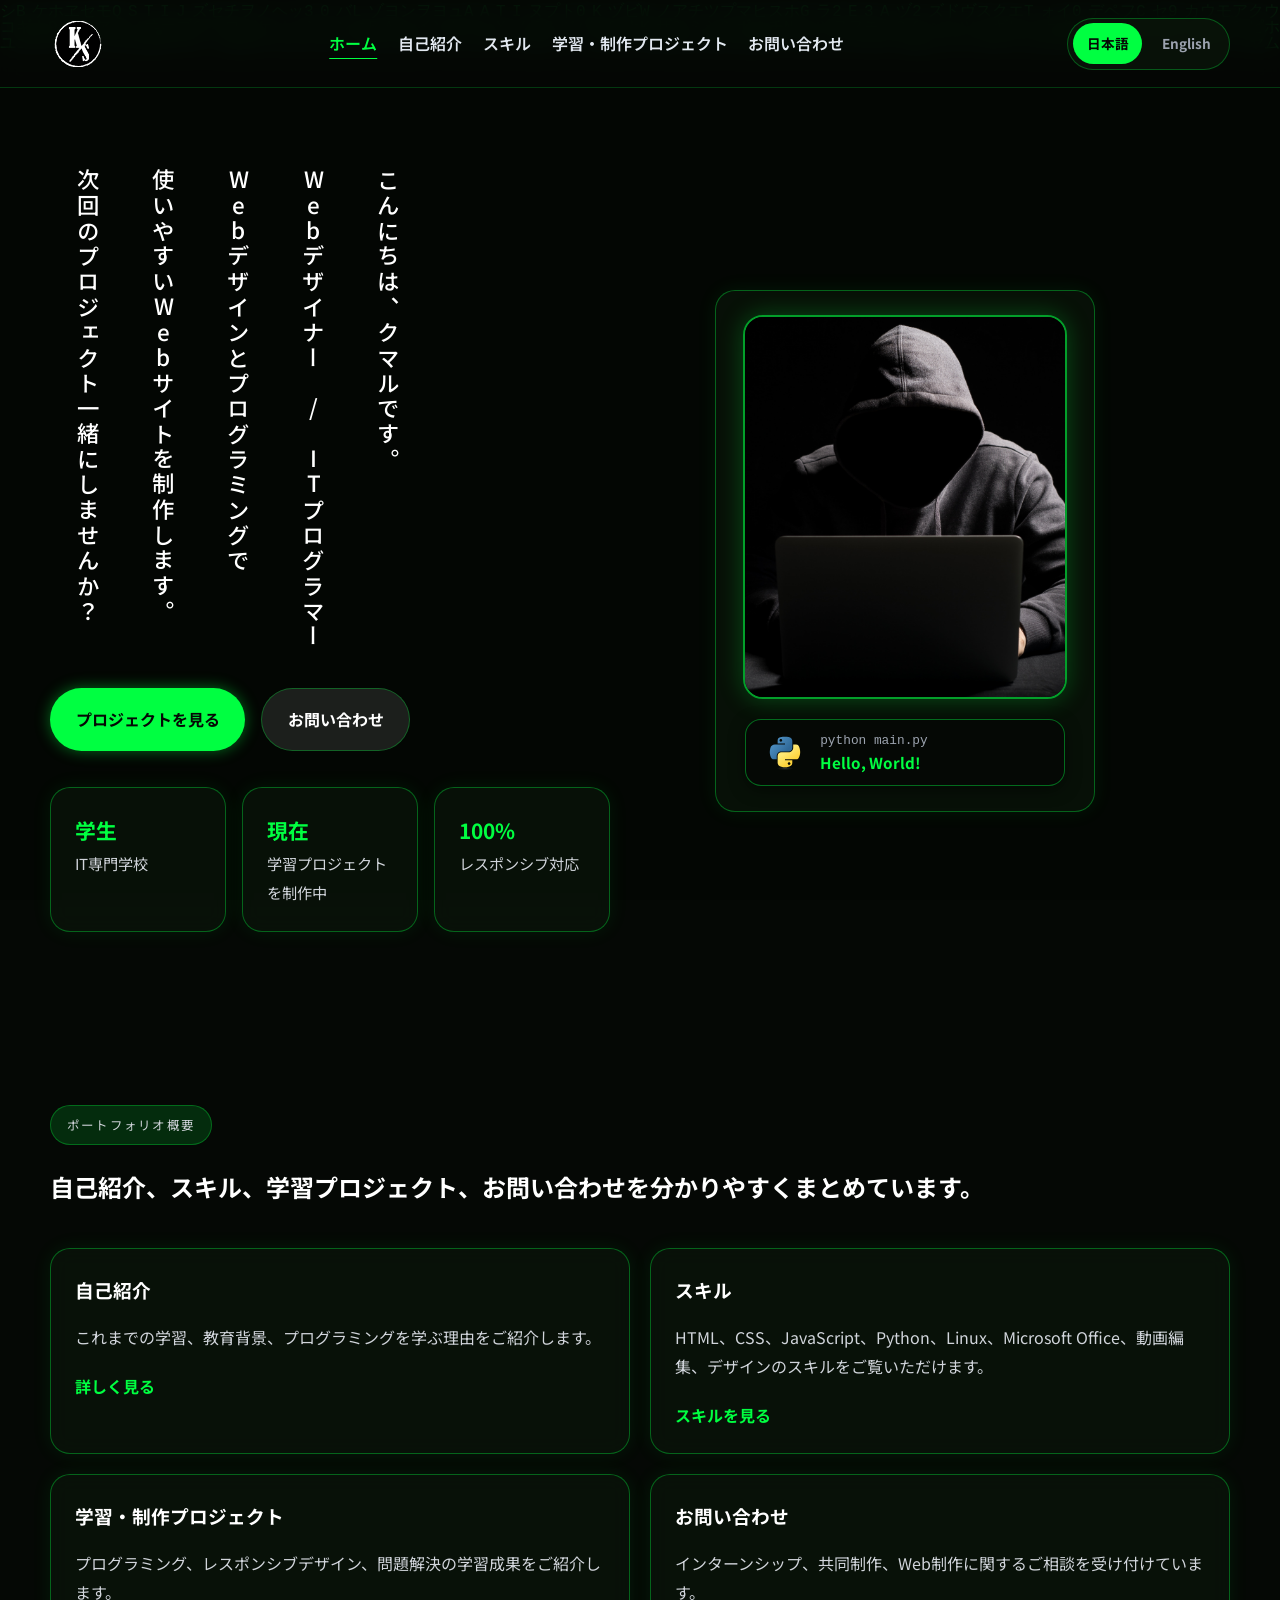
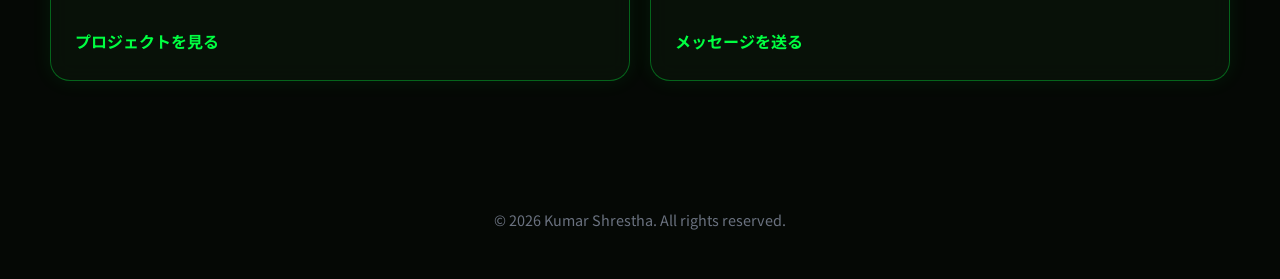
==== commit e0a74493: "Update matrix theme background, glassmorphism cards layout, and bilingual responsiveness" ====
--- a/index.html
+++ b/index.html
@@ -1,5 +1,4 @@
 <!DOCTYPE html>
-
 <html lang="ja">
 
 <head>
@@ -8,9 +7,7 @@
   <title>Home | Kumar Shrestha</title>
   <link href="images/favicon.png" rel="icon" />
   <link rel="preconnect" href="https://fonts.googleapis.com" />
-
   <link rel="preconnect" href="https://fonts.gstatic.com" crossorigin />
-
   <link
     href="https://fonts.googleapis.com/css2?family=Inter:wght@400;500;600;700&family=Noto+Sans+JP:wght@400;500;600;700&display=swap"
     rel="stylesheet" />
@@ -18,6 +15,10 @@
 </head>
 
 <body class="page page-home" data-page="home">
+  <!-- Live Matrix Background Canvas -->
+  <canvas id="matrix-canvas"></canvas>
+
+  <!-- Navigation Header -->
   <header class="site-header">
     <div class="container header-inner">
       <a class="logo" href="index.html"><img alt="Kumar Shrestha logo" src="images/Logo.png" /></a>
@@ -34,27 +35,29 @@
       </div>
     </div>
   </header>
+
   <main>
+    <!-- Hero Section -->
     <section class="hero-section">
       <div class="container hero-grid">
+
+        <!-- Left Copy Side -->
         <div class="hero-copy">
-          <span class="eyebrow" data-i18n="home.greeting">Hello, I'm Kumar</span>
-          <h1 class="hero-title" data-i18n="home.title">
-            Modern web design and programming for your next project.
-          </h1>
-          <p class="hero-role">
-            <span data-i18n="home.webDesigner">Web Designer</span>
-            <br />
-            <span data-i18n="home.itProgrammer">IT Programmer</span>
-          </p>
-          <p class="hero-text" data-i18n="home.description">
-            I build responsive websites, user-friendly interfaces, and polished
-            online experiences using HTML, CSS, JavaScript, and Python.
-          </p>
+          <div class="hero-vertical-text">
+            <p data-i18n="home.hero.greeting">こんにちは、クマルです。</p>
+            <p data-i18n="home.hero.role">Webデザイナー / ITプログラマー</p>
+            <p data-i18n="home.hero.line1">Webデザインとプログラミングで</p>
+            <p data-i18n="home.hero.line2">使いやすいWebサイトを制作します。</p>
+            <p data-i18n="home.hero.line3">次回のプロジェクト一緒にしませんか？</p>
+          </div>
+
+          <!-- Action Buttons -->
           <div class="hero-actions">
             <a class="button primary" data-i18n="home.viewProjects" href="projects.html">View My Projects</a>
             <a class="button secondary" data-i18n="home.contactMe" href="contact.html">Contact Me</a>
           </div>
+
+          <!-- Quick Stats Cards -->
           <div class="hero-meta">
             <article class="meta-item">
               <strong data-i18n="home.meta.studentTitle">Student</strong>
@@ -70,20 +73,44 @@
             </article>
           </div>
         </div>
+
+        <!-- Right Side: Hooded Hacker Profile & Code Badge -->
         <div class="hero-visual">
-          <div class="visual-card">
-            <img alt="Code screen illustration" src="images/monitor-code.svg" />
-            <div class="code-badge">
-              <img alt="Python icon" src="images/python-icon.svg" />
-              <div>
-                <p>python main.py</p>
-                <strong>Hello, World!</strong>
+          <div class="visual-card"
+            style="display: flex; flex-direction: column; align-items: center; padding: 1.5rem; width: 100%; max-width: 380px; box-sizing: border-box;">
+
+            <!-- Profile Image -->
+            <img alt="Kumar Shrestha" src="images/pp.jpeg" class="hero-profile-img"
+              style="width: 100%; max-width: 320px; height: 380px; object-fit: cover; border-radius: 20px; border: 2px solid rgba(0, 255, 65, 0.6); box-shadow: 0 0 25px rgba(0, 255, 65, 0.25); margin-bottom: 1.25rem;" />
+
+            <!-- Code Badge (Forced Flex Alignment) -->
+            <div class="code-badge"
+              style="display: flex !important; flex-direction: row !important; align-items: center !important; justify-content: flex-start !important; gap: 1rem !important; width: 100% !important; max-width: 320px !important; padding: 0.85rem 1.25rem !important; border-radius: 16px !important; background: #050805 !important; border: 1px solid rgba(0, 255, 65, 0.4) !important; box-shadow: 0 4px 15px rgba(0, 0, 0, 0.5) !important; box-sizing: border-box !important; position: relative !important; overflow: hidden !important;">
+
+              <!-- Python Logo -->
+              <img alt="Python icon" src="images/python-icon.svg"
+                style="width: 38px !important; height: 38px !important; min-width: 38px !important; min-height: 38px !important; object-fit: contain !important; flex-shrink: 0 !important; margin: 0 !important;" />
+
+              <!-- Text Container -->
+              <div
+                style="display: flex !important; flex-direction: column !important; align-items: flex-start !important; justify-content: center !important; text-align: left !important; margin: 0 !important; padding: 0 !important;">
+                <p
+                  style="margin: 0 !important; padding: 0 !important; color: #9ca3af !important; font-size: 0.8rem !important; font-family: monospace !important; line-height: 1.2 !important; white-space: nowrap !important;">
+                  python main.py</p>
+                <strong
+                  style="margin: 0.25rem 0 0 0 !important; padding: 0 !important; color: #00ff41 !important; font-size: 0.95rem !important; font-weight: 700 !important; line-height: 1.2 !important; white-space: nowrap !important;">Hello,
+                  World!</strong>
               </div>
+
             </div>
+
           </div>
         </div>
+
       </div>
     </section>
+
+    <!-- Overview Cards -->
     <section class="section home-overview">
       <div class="container">
         <div class="section-heading">
@@ -119,11 +146,15 @@
       </div>
     </section>
   </main>
+
   <footer class="site-footer">
     <div class="container footer-inner">
       <p data-i18n="footer.copyright">© 2026 Kumar Shrestha. All rights reserved.</p>
     </div>
   </footer>
+
+  <button type="button" id="back-to-top" class="back-to-top" aria-label="Back to top" title="Back to top">↑</button>
+
   <script src="js/translations.js"></script>
   <script src="js/script.js"></script>
 </body>
--- a/css/styles.css
+++ b/css/styles.css
@@ -1,45 +1,37 @@
+/* ==========================================================================
+   PORTFOLIO WEBSITE STYLESHEET (MATRIX THEME)
+   Author: Kumar Shrestha
+   Description: Unified dark matrix aesthetic with glassmorphism cards,
+                Japanese vertical layout support, and responsive grid layouts.
+   ========================================================================== */
+
+/* --------------------------------------------------
+   1. Global Settings & Root Variables
+-------------------------------------------------- */
 :root {
-  color-scheme: light;
-  font-family: "Inter", "Noto Sans JP", system-ui,
-    -apple-system, BlinkMacSystemFont, "Segoe UI",
-    sans-serif;
-  background: #f7f5ef;
-  color: #0f172a;
+  color-scheme: dark;
+  background-color: #050805;
+  font-family: "Inter", "Noto Sans JP", system-ui, -apple-system, BlinkMacSystemFont, "Segoe UI", sans-serif;
+  color: #ffffff;
   scroll-behavior: smooth;
 }
 
-html,
-body {
+html, body {
   margin: 0;
-  min-height: 100%;
-}
-
-body {
-  font-weight: 400;
-  -webkit-font-smoothing: antialiased;
-  -moz-osx-font-smoothing: grayscale;
-
-  background:
-    radial-gradient(circle at top left,
-      rgba(246, 225, 168, 0.24),
-      transparent 30%),
-    radial-gradient(circle at bottom right,
-      rgba(59, 130, 246, 0.18),
-      transparent 25%),
-    #f7f5ef;
+  padding: 0;
+  min-height: 100vh;
+  overflow-x: hidden;
+  background-color: #050805;
+  color: #ffffff;
 }
 
 html[lang="en"] body {
-  font-family: "Inter", "Noto Sans JP", system-ui,
-    -apple-system, BlinkMacSystemFont, "Segoe UI",
-    sans-serif;
+  font-family: "Inter", "Noto Sans JP", sans-serif;
   line-height: 1.6;
 }
 
 html[lang="ja"] body {
-  font-family: "Noto Sans JP", "Inter", system-ui,
-    -apple-system, BlinkMacSystemFont, "Segoe UI",
-    sans-serif;
+  font-family: "Noto Sans JP", "Inter", sans-serif;
   line-height: 1.8;
 }
 
@@ -48,9 +40,7 @@
   display: block;
 }
 
-button,
-input,
-textarea {
+button, input, textarea {
   font: inherit;
 }
 
@@ -59,13 +49,37 @@
   margin: 0 auto;
 }
 
+/* --------------------------------------------------
+   2. Matrix Canvas Background Engine Layer
+-------------------------------------------------- */
+#matrix-canvas {
+  position: fixed !important;
+  top: 0 !important;
+  left: 0 !important;
+  width: 100vw !important;
+  height: 100vh !important;
+  z-index: 0 !important;
+  /* background-color: #050805 !important; */
+  pointer-events: none !important;
+  display: block !important;
+}
+
+/* --------------------------------------------------
+   3. Site Header & Primary Navigation
+-------------------------------------------------- */
+.site-header,
+main,
+.site-footer {
+  position: relative;
+  z-index: 2;
+}
+
 .site-header {
-  position: sticky;
   top: 0;
-  z-index: 20;
-  background: rgba(255, 255, 255, 0.95);
-  backdrop-filter: blur(14px);
-  border-bottom: 1px solid #e2e8f0;
+  background: rgba(5, 8, 5, 0.85);
+  backdrop-filter: blur(12px);
+  -webkit-backdrop-filter: blur(12px);
+  border-bottom: 1px solid rgba(0, 255, 65, 0.2);
 }
 
 .header-inner {
@@ -76,16 +90,6 @@
   padding: 1.1rem 0;
 }
 
-.logo {
-  color: #0f172a;
-  font-size: 1.25rem;
-  font-weight: 700;
-  letter-spacing: 0.14em;
-  text-decoration: none;
-  display: inline-flex;
-  align-items: center;
-}
-
 .logo img {
   display: block;
   max-height: 46px;
@@ -98,23 +102,80 @@
 }
 
 .nav-links a {
-  color: #475569;
+  color: #e2e8f0;
   text-decoration: none;
   font-weight: 600;
   transition: color 180ms ease;
 }
 
-.nav-links a.active {
-  color: #0f172a;
+.nav-links a.active,
+.nav-links a:hover {
+  color: #00ff41;
   text-decoration: underline;
   text-underline-offset: 8px;
 }
 
-.nav-links a:hover,
-.nav-links a:focus-visible {
-  color: #0f172a;
-}
-
+.language-switcher {
+  display: inline-flex;
+  align-items: center;
+  gap: 0.35rem;
+  padding: 0.3rem;
+  border: 1px solid rgba(0, 255, 65, 0.3);
+  border-radius: 999px;
+  background: rgba(10, 20, 10, 0.8);
+}
+
+.language-button {
+  border: none;
+  border-radius: 999px;
+  padding: 0.5rem 0.85rem;
+  background: transparent;
+  color: #9ca3af;
+  font-size: 0.85rem;
+  font-weight: 700;
+  cursor: pointer;
+}
+
+.language-button.active {
+  background: #00ff41;
+  color: #050805;
+}
+
+/* --------------------------------------------------
+   4. Glassmorphism Card System
+-------------------------------------------------- */
+.meta-item,
+.home-feature-card,
+.info-card,
+.skill-row,
+.project-card,
+.category-card,
+.contact-panel,
+.contact-form,
+.visual-card {
+  background: rgba(10, 20, 10, 0.75);
+  backdrop-filter: blur(10px);
+  -webkit-backdrop-filter: blur(10px);
+  border: 1px solid rgba(0, 255, 65, 0.35);
+  border-radius: 20px;
+  box-shadow: 0 0 20px rgba(0, 255, 65, 0.08);
+  color: #ffffff;
+  padding: 1.5rem;
+  transition: transform 180ms ease, border-color 180ms ease, box-shadow 180ms ease;
+}
+
+.home-feature-card:hover,
+.project-card:hover,
+.category-card:hover,
+.info-card:hover {
+  border-color: rgba(0, 255, 65, 0.8);
+  box-shadow: 0 0 25px rgba(0, 255, 65, 0.25);
+  transform: translateY(-4px);
+}
+
+/* --------------------------------------------------
+   5. Hero Section (Home Page)
+-------------------------------------------------- */
 .hero-section {
   padding: 5rem 0 3rem;
   min-height: calc(100vh - 104px);
@@ -125,51 +186,6 @@
   grid-template-columns: 1.1fr 0.9fr;
   gap: 2.25rem;
   align-items: center;
-}
-
-.home-overview {
-  padding-bottom: 4rem;
-}
-
-.home-feature-grid {
-  display: grid;
-  gap: 1.25rem;
-  grid-template-columns: repeat(2, minmax(0, 1fr));
-  margin-top: 2.5rem;
-}
-
-.home-feature-card {
-  padding: 1.75rem;
-  border-radius: 28px;
-  background: rgba(255, 255, 255, 0.94);
-  border: 1px solid #e2e8f0;
-  transition: transform 180ms ease, box-shadow 180ms ease;
-}
-
-.home-feature-card:hover {
-  transform: translateY(-3px);
-  box-shadow: 0 22px 55px rgba(15, 23, 42, 0.08);
-}
-
-.home-feature-card h3 {
-  margin: 0 0 0.85rem;
-}
-
-.home-feature-card p {
-  margin: 0 0 1.25rem;
-  color: #475569;
-  line-height: 1.7;
-}
-
-.home-feature-card a {
-  color: #0f172a;
-  font-weight: 700;
-  text-decoration: none;
-}
-
-.home-feature-card a:hover,
-.home-feature-card a:focus-visible {
-  text-decoration: underline;
 }
 
 .hero-copy {
@@ -183,51 +199,53 @@
   margin-bottom: 1.25rem;
   padding: 0.5rem 1rem;
   border-radius: 999px;
-  background: #fff3d8;
-  color: #b45309;
+  background: rgba(0, 255, 65, 0.15);
+  color: #00ff41;
+  border: 1px solid rgba(0, 255, 65, 0.3);
   font-size: 0.78rem;
   letter-spacing: 0.18em;
   text-transform: uppercase;
 }
 
-html[lang="ja"] .eyebrow {
-  letter-spacing: 0.08em;
-  text-transform: none;
-}
-
-.hero-title {
+/* Japanese Vertical Writing Mode */
+html[lang="ja"] .hero-vertical-text {
+  writing-mode: vertical-rl;
+  text-orientation: upright;
+  height: 480px;
+  display: block;
+  margin-bottom: 2.5rem;
+  color: #ffffff;
+}
+
+html[lang="ja"] .hero-vertical-text p {
+  display: inline-block;
+  font-size: 1.4rem;
+  font-weight: 500;
+  line-height: 2.2;
+  letter-spacing: 0.15em;
+  margin: 0 0.8rem;
+  white-space: nowrap;
+}
+
+/* English Horizontal Fallback Layout */
+html[lang="en"] .hero-vertical-text {
+  writing-mode: horizontal-tb;
+  height: auto;
+  display: flex;
+  flex-direction: column;
+  gap: 0.75rem;
+  margin-bottom: 2rem;
+}
+
+html[lang="en"] .hero-vertical-text p {
+  font-size: 1.2rem;
+  line-height: 1.6;
   margin: 0;
-  font-size: clamp(3.5rem, 5vw, 5.2rem);
-  line-height: 0.92;
-  letter-spacing: -0.05em;
-}
-
-html[lang="ja"] .hero-title {
-  font-size: clamp(2.5rem, 5vw, 4.5rem);
-  line-height: 1.25;
-  letter-spacing: -0.02em;
-}
-
-.hero-title span {
-  color: #b45309;
-}
-
-.hero-role {
-  margin: 1rem 0 1.5rem;
-  font-size: 1.2rem;
-  color: #475569;
-  font-weight: 600;
-}
-
-.hero-text {
-  margin: 0 0 2rem;
-  max-width: 42rem;
-  color: #475569;
-  line-height: 1.85;
-  font-size: 1rem;
+  white-space: normal;
 }
 
 .hero-actions {
+  writing-mode: horizontal-tb;
   display: flex;
   flex-wrap: wrap;
   gap: 1rem;
@@ -245,353 +263,247 @@
   transition: transform 180ms ease, box-shadow 180ms ease;
 }
 
-.button:hover {
-  transform: translateY(-2px);
-}
-
 .button.primary {
-  background: #0f172a;
+  background: #00ff41;
+  color: #050805;
+  box-shadow: 0 0 15px rgba(0, 255, 65, 0.4);
+}
+
+.button.secondary {
+  background: rgba(255, 255, 255, 0.1);
   color: #ffffff;
-  box-shadow: 0 18px 40px rgba(15, 23, 42, 0.12);
-}
-
-.button.secondary {
-  background: rgba(15, 23, 42, 0.05);
-  color: #0f172a;
-  border: 1px solid #e2e8f0;
+  border: 1px solid rgba(0, 255, 65, 0.3);
 }
 
 .hero-meta {
+  writing-mode: horizontal-tb;
   display: grid;
   grid-template-columns: repeat(3, minmax(0, 1fr));
   gap: 1rem;
 }
 
-.meta-item {
-  padding: 1.15rem 1.25rem;
-  border-radius: 24px;
-  background: #ffffff;
-  border: 1px solid #e2e8f0;
-}
-
 .meta-item strong {
   display: block;
-  margin-bottom: 0.35rem;
   font-size: 1.3rem;
-  color: #0f172a;
+  color: #00ff41;
 }
 
 .meta-item span {
-  color: #64748b;
+  color: #d1d5db;
   font-size: 0.95rem;
 }
 
-.language-switcher {
-  display: inline-flex;
-  align-items: center;
-  gap: 0.35rem;
-  padding: 0.3rem;
-  border: 1px solid #e2e8f0;
-  border-radius: 999px;
-  background: #ffffff;
-}
-
-.language-button {
-  border: none;
-  border-radius: 999px;
-  padding: 0.5rem 0.85rem;
-  background: transparent;
-  color: #64748b;
-  font-size: 0.85rem;
+/* --------------------------------------------------
+   6. Hero Visual Right Card & Code Badge
+-------------------------------------------------- */
+.hero-visual,
+.visual-card {
+  overflow: visible;
+}
+
+.visual-card {
+  display: flex;
+  flex-direction: column;
+  align-items: center;
+  justify-content: center;
+  padding: 1.5rem;
+  width: 100%;
+  max-width: 380px;
+  box-sizing: border-box;
+}
+
+.hero-profile-img {
+  width: 100%;
+  max-width: 320px;
+  height: 380px;
+  object-fit: cover;
+  border-radius: 20px;
+  border: 2px solid rgba(0, 255, 65, 0.6);
+  box-shadow: 0 0 25px rgba(0, 255, 65, 0.25);
+  margin-bottom: 1.25rem;
+}
+
+.code-badge {
+  display: flex;
+  align-items: center;
+  gap: 1rem;
+  width: 100%;
+  box-sizing: border-box;
+  padding: 0.85rem 1.25rem;
+  border-radius: 16px;
+  background: #050805;
+  border: 1px solid rgba(0, 255, 65, 0.4);
+  box-shadow: 0 4px 15px rgba(0, 0, 0, 0.5);
+}
+
+.code-badge * {
+  box-sizing: border-box;
+}
+
+.badge-icon {
+  width: 38px;
+  height: 38px;
+  min-width: 38px;
+  min-height: 38px;
+  object-fit: contain;
+  flex-shrink: 0;
+}
+
+.badge-text {
+  display: flex;
+  flex-direction: column;
+}
+
+.badge-text p {
+  margin: 0;
+  color: #9ca3af;
+  font-size: 0.8rem;
+  font-family: monospace;
+  line-height: 1.2;
+}
+
+.badge-text strong {
+  margin-top: 0.25rem;
+  color: #00ff41;
+  font-size: 0.95rem;
   font-weight: 700;
-  cursor: pointer;
-}
-
-.language-button.active {
-  background: #0f172a;
-  color: #ffffff;
-}
-
-.language-button:hover,
-.language-button:focus-visible {
-  color: #0f172a;
-}
-
-.language-button.active:hover,
-.language-button.active:focus-visible {
-  color: #ffffff;
-}
-
-@media (max-width: 720px) {
-  .language-switcher {
-    align-self: flex-start;
-  }
-}
-
-/* -------------- Hero Section -------------- */
-.hero-visual {
-  position: relative;
-}
-
-.visual-card {
-  position: relative;
-  border-radius: 36px;
-  overflow: hidden;
-  padding: 2rem;
-  background: linear-gradient(180deg, #ffffff 0%, #f8f5ef 100%);
-  box-shadow: 0 40px 80px rgba(15, 23, 42, 0.08);
-}
-
-.visual-card::before {
-  content: '';
-  position: absolute;
-  inset: 0;
-  pointer-events: none;
-  background: radial-gradient(circle at 15% 15%, rgba(251, 191, 36, 0.15), transparent 22%),
-    radial-gradient(circle at 80% 10%, rgba(59, 130, 246, 0.12), transparent 16%);
-}
-
-.visual-card img {
-  width: 100%;
-  max-width: 520px;
-  position: relative;
-  z-index: 1;
-  border-radius: 24px;
-}
-
-.code-badge {
-  display: flex;
-  align-items: center;
-  gap: 1rem;
-  margin-top: -2.5rem;
-  padding: 1rem 1.25rem;
-  border-radius: 24px;
-  background: #0f172a;
-  color: #ffffff;
-  box-shadow: 0 18px 35px rgba(15, 23, 42, 0.14);
-  position: relative;
-  z-index: 2;
-}
-
-.code-badge img {
-  width: 44px;
-  height: 44px;
-}
-
-.code-badge p {
-  margin: 0;
-  color: #94a3b8;
-  font-size: 0.85rem;
-}
-
-.code-badge strong {
-  display: block;
-  margin-top: 0.25rem;
-  font-size: 1rem;
-}
-
+  line-height: 1.2;
+}
+
+/* --------------------------------------------------
+   7. Generic Section Formatting
+-------------------------------------------------- */
 .section {
   padding: 5rem 0;
 }
 
-
-/* -------------- About Section -------------- */
-.about-section {
-  background: #ffffff;
-}
-
+.section-heading h1, .section-heading h2 {
+  color: #ffffff;
+  margin: 0 0 0.5rem;
+}
+
+.section-heading p {
+  color: #d1d5db;
+}
+
+.home-feature-grid {
+  display: grid;
+  gap: 1.25rem;
+  grid-template-columns: repeat(2, minmax(0, 1fr));
+  margin-top: 2.5rem;
+}
+
+.home-feature-card h3 { margin: 0 0 0.85rem; color: #ffffff; }
+.home-feature-card p { color: #d1d5db; margin-bottom: 1.25rem; }
+.home-feature-card a { color: #00ff41; font-weight: 700; text-decoration: none; }
+
+/* --------------------------------------------------
+   8. About Page Layout (高さのバランス調整)
+-------------------------------------------------- */
 .about-grid {
   display: grid;
-  grid-template-columns: 1.25fr 0.85fr;
-  gap: 2rem;
-  align-items: center;
-}
-
-.about-text h2 {
-  margin: 0;
-  font-size: clamp(2.3rem, 3vw, 3.3rem);
-  line-height: 1.05;
+  grid-template-columns: 1fr 1fr;
+  gap: 2.5rem;
+  align-items: stretch; /* 左右の列全体の高さを揃える */
+}
+
+/* 左側の列構造 */
+.about-text {
+  display: flex;
+  flex-direction: column;
+  height: 100%;
+}
+
+.about-text .eyebrow {
+  align-self: flex-start;
+}
+
+.about-text h1 {
+  font-size: 2rem;
+  margin: 0.5rem 0 1rem;
 }
 
 .about-text p {
-  margin: 1.25rem 0 0;
-  max-width: 37rem;
-  color: #475569;
-  line-height: 1.8;
-}
-
+  color: #d1d5db;
+  margin-bottom: 1.5rem;
+  line-height: 1.7;
+}
+
+/* 学歴カード（左下）を一番下まで引き伸ばしてフィットさせる */
+.education-card {
+  margin-top: auto; /* 左側テキストの下部にカードを押し下げる */
+  flex-grow: 1; /* 残りの高さを埋めて右側カードと揃える */
+  display: flex;
+  flex-direction: column;
+  justify-content: center;
+}
+
+/* 右側の列構造 */
 .cards-grid {
-  display: grid;
-  gap: 1.25rem;
-}
-
-.info-card {
-  padding: 1.8rem;
-  border-radius: 28px;
-  background: #f8f5ef;
-  border: 1px solid #e2e8f0;
-}
-
+  display: flex;
+  height: 100%;
+}
+
+.learning-card {
+  width: 100%;
+  height: 100%;
+  display: flex;
+  flex-direction: column;
+  justify-content: center; /* 中身を上下中央に配置 */
+  box-sizing: border-box;
+}
+
+/* カード共通のスタイル調整 */
 .info-card h3 {
+  color: #00ff41;
+  font-size: 1.25rem;
   margin-top: 0;
   margin-bottom: 1rem;
 }
 
 .info-card ul {
+  list-style: none;
+  padding: 0;
   margin: 0;
-  padding: 0;
-  list-style: none;
-  display: grid;
-  gap: 0.75rem;
+  display: flex;
+  flex-direction: column;
+  gap: 0.85rem;
 }
 
 .info-card li {
-  color: #475569;
-}
-
-
-/* -------------- Skills Section -------------- */
-.skills-section {
-  background: #f7f5ef;
-}
-
-.section-heading {
-  display: grid;
-  gap: 0.75rem;
-  margin-bottom: 2rem;
-}
-
-.section-heading h2 {
-  margin: 0;
-  font-size: clamp(2.2rem, 3vw, 3rem);
-}
-
-.section-heading p {
-  margin: 0;
-  color: #64748b;
-  max-width: 42rem;
-  line-height: 1.8;
-}
-
+  color: #d1d5db;
+  line-height: 1.6;
+}
+
+/* --------------------------------------------------
+   9. Skills Page & Progress Bars
+-------------------------------------------------- */
 .skill-list {
-  display: grid;
-  gap: 1rem;
-  max-width: 720px;
   display: grid;
   gap: 1.5rem;
   grid-template-columns: repeat(auto-fit, minmax(240px, 1fr));
 }
 
-.skill-row {
-  display: grid;
-  gap: 0.75rem;
-}
-
-.skill-row span {
-  display: flex;
-  justify-content: space-between;
-  font-weight: 600;
-  color: #0f172a;
-}
-
-.skill-bar {
-  height: 12px;
-  border-radius: 999px;
-  overflow: hidden;
-  background: #e2e8f0;
-}
-
-.skill-fill {
-  display: block;
-  height: 100%;
-  border-radius: 999px;
-}
-
-.skill-icon {
-  width: 32px;
-  height: 32px;
-  object-fit: contain;
-  flex-shrink: 0;
-}
-
-.skill-label {
-  display: flex;
-  align-items: center;
-  gap: 12px;
-}
-
-.fill-html {
-  width: 95%;
-  background: linear-gradient(90deg, #f97316, #fb923c);
-}
-
-.fill-css {
-  width: 90%;
-  background: linear-gradient(90deg, #2563eb, #7dd3fc);
-}
-
-.fill-js {
-  width: 10%;
-  background: linear-gradient(90deg, #facc15, #f59e0b);
-}
-
-.fill-python {
-  width: 40%;
-  background: linear-gradient(90deg, #14b8a6, #0ea5e9);
-}
-
-.fill-linux {
-  width: 30%;
-  background: linear-gradient(90deg, #22c55e, #16a34a);
-}
-
-.fill-office {
-  width: 85%;
-  background: linear-gradient(90deg, #f9a916, #ea820c);
-}
-
-.fill-video {
-  width: 70%;
-  background: linear-gradient(90deg, #6366f1, #818cf8);
-}
-
-.fill-photoshop {
-  width: 80%;
-  background: linear-gradient(90deg, #5848ec, #727df4);
-}
-
-.fill-illustrator {
-  width: 85%;
-  background: linear-gradient(90deg, #f97316, #f59e0b);
-}
-
-.fill-figma {
-  width: 60%;
-  background: linear-gradient(90deg, #ec4899, #f472b6);
-}
-
-/* -------------- Projects Section -------------- */
-.projects-section {
-  background: #ffffff;
-}
-
-.project-body {
-  padding: 1.5rem;
-  display: grid;
-  gap: 0.85rem;
-}
-
-.project-body h3 {
-  margin: 0;
-  font-size: 1.15rem;
-}
-
-.project-body p {
-  margin: 0;
-  color: #475569;
-  line-height: 1.75;
-}
-
+.skill-row { display: grid; gap: 0.75rem; }
+.skill-label { display: flex; align-items: center; gap: 12px; }
+.skill-icon { width: 32px; height: 32px; object-fit: contain; }
+.skill-bar { height: 12px; border-radius: 999px; background: rgba(255,255,255,0.1); overflow: hidden; }
+.skill-fill { display: block; height: 100%; border-radius: 999px; }
+
+.fill-html { width: 95%; background: linear-gradient(90deg, #f97316, #fb923c); }
+.fill-css { width: 90%; background: linear-gradient(90deg, #2563eb, #7dd3fc); }
+.fill-js { width: 10%; background: linear-gradient(90deg, #facc15, #f59e0b); }
+.fill-python { width: 40%; background: linear-gradient(90deg, #14b8a6, #0ea5e9); }
+.fill-linux { width: 30%; background: linear-gradient(90deg, #22c55e, #16a34a); }
+.fill-office { width: 90%; background: linear-gradient(90deg, #f9a916, #ea820c); }
+.fill-video { width: 80%; background: linear-gradient(90deg, #6366f1, #818cf8); }
+.fill-photoshop { width: 85%; background: linear-gradient(90deg, #5848ec, #727df4); }
+.fill-illustrator { width: 85%; background: linear-gradient(90deg, #f97316, #f59e0b); }
+.fill-figma { width: 60%; background: linear-gradient(90deg, #ec4899, #f472b6); }
+
+/* --------------------------------------------------
+   10. Learning Projects Page (Terminal Aesthetic)
+-------------------------------------------------- */
 .category-grid {
   display: grid;
   grid-template-columns: repeat(auto-fit, minmax(190px, 1fr));
@@ -599,230 +511,82 @@
   margin-bottom: 4rem;
 }
 
-.category-card {
-  display: grid;
-  gap: 0.8rem;
-  padding: 1.6rem;
-  border-radius: 28px;
-  background: #ffffff;
-  border: 1px solid #e2e8f0;
-  text-decoration: none;
-  color: #0f172a;
-  transition: transform 180ms ease, box-shadow 180ms ease;
-  position: relative;
-  overflow: hidden;
-}
-
-.category-card:hover {
-  transform: translateY(-4px);
-  box-shadow: 0 22px 55px rgba(15, 23, 42, 0.08);
+.category-card { 
+  text-decoration: none; 
 }
 
 .category-card span {
-  width: fit-content;
   padding: 0.35rem 0.75rem;
   border-radius: 999px;
-  background: #fff3d8;
-  color: #b45309;
+  background: rgba(0, 255, 65, 0.15);
+  color: #00ff41;
   font-size: 0.75rem;
   font-weight: 700;
 }
 
-.category-card h3 {
-  margin: 0;
-  font-size: 1.3rem;
-}
-
-.category-card p {
-  margin: 0;
-  color: #475569;
-  line-height: 1.7;
-}
-
-.category-card::before {
-  content: "";
-  position: absolute;
-  inset: 0;
-  background: linear-gradient(135deg, rgba(14, 165, 233, 0.12), rgba(139, 92, 246, 0.12));
-  opacity: 0;
-  transition: opacity 180ms ease;
-}
-
-.category-card:hover::before {
-  opacity: 1;
-}
-
-.category-card span,
-.category-card h3,
-.category-card p {
-  position: relative;
-  z-index: 1;
-}
-
-.project-category-section {
-  padding-top: 2rem;
-  margin-top: 2rem;
-}
-
-.category-heading {
-  margin-bottom: 1.5rem;
-}
-
-.category-heading h2 {
-  margin: 0;
-  font-size: clamp(1.8rem, 3vw, 2.5rem);
-}
-
-.project-status {
-  width: fit-content;
-  padding: 0.35rem 0.75rem;
-  border-radius: 999px;
-  background: #fff3d8;
-  color: #b45309;
-  font-size: 0.75rem;
+.project-grid {
+  display: grid;
+  gap: 1.5rem;
+  grid-template-columns: repeat(auto-fit, minmax(260px, 1fr));
+}
+
+.project-card { 
+  padding: 0; 
+  overflow: hidden; 
+}
+
+/* Dark Matrix Glass Banners */
+.project-preview {
+  padding: 1.25rem;
   font-weight: 700;
-}
-
-.project-link {
-  width: fit-content;
-  display: inline-block;
-  padding: 0.35rem 0.75rem;
-  border-radius: 999px;
-  background: #e0f2fe;
-  color: #0369a1;
-  font-size: 0.75rem;
-  font-weight: 700;
-  text-decoration: none;
-}
-
-.project-tools {
-  font-weight: 700;
-  color: #0f172a !important;
-  font-size: 0.9rem;
-}
-
-.project-filters {
-  display: flex;
-  flex-wrap: wrap;
-  gap: 0.75rem;
-  margin-bottom: 2rem;
-}
-
-.filter {
-  border: 1px solid #e2e8f0;
-  background: #ffffff;
-  color: #475569;
-  padding: 0.85rem 1.25rem;
-  border-radius: 999px;
-  cursor: pointer;
-  font-weight: 600;
-}
-
-.filter.active,
-.filter:hover {
-  background: #0f172a;
-  color: #ffffff;
-  border-color: #0f172a;
-}
-
-.project-grid {
-  display: grid;
-  gap: 1.5rem;
-  grid-template-columns: repeat(auto-fit, minmax(240px, 1fr));
-}
-
-.project-card {
-  border-radius: 28px;
-  overflow: hidden;
-  background: #ffffff;
-  border: 1px solid #e2e8f0;
-  display: grid;
-  min-height: 280px;
-  transition: transform 180ms ease, box-shadow 180ms ease;
-}
-
-.project-card:hover {
-  transform: translateY(-5px);
-  box-shadow: 0 24px 60px rgba(15, 23, 42, 0.12);
-}
-
-.project-preview {
-  min-height: 168px;
-  display: grid;
-  place-items: end start;
-  padding: 1.25rem;
-  color: #ffffff;
-  font-weight: 700;
-  font-size: 0.95rem;
-}
-
-.project-preview-1 {
-  background: linear-gradient(135deg, #0ea5e9, #2563eb);
-}
-
-.project-preview-2,
-.project-preview-3 {
-  background: linear-gradient(135deg, #6366f1, #8b5cf6);
-}
-
-.project-preview-4,
-.project-preview-5 {
-  background: linear-gradient(135deg, #10b981, #14b8a6);
-}
-
-.project-preview-6,
-.project-preview-7,
-.project-preview-8 {
-  background: linear-gradient(135deg, #ec4899, #8b5cf6);
-}
-
-.project-preview-9 {
-  background: linear-gradient(135deg, #f97316, #ef4444);
-}
-
-/* .project-preview-1 {
-  background: linear-gradient(135deg, #0ea5e9, #3b82f6);
-}
-
-.project-preview-2 {
-  background: linear-gradient(135deg, #8b5cf6, #a78bfa);
-}
-
-.project-preview-3 {
-  background: linear-gradient(135deg, #f97316, #fb923c);
-}
-
-.project-preview-4 {
-  background: linear-gradient(135deg, #22c55e, #4ade80);
-}
-
-.project-preview-5 {
-  background: linear-gradient(135deg, #fb7185, #f472b6);
-}
-
-.project-preview-6 {
-  background: linear-gradient(135deg, #38bdf8, #60a5fa);
-}
-
-.project-preview-7 {
-  background: linear-gradient(135deg, #facc15, #fbbf24);
-}
-
-.project-preview-8 {
-  background: linear-gradient(135deg, #8b5cf6, #a78bfa);
-}
-
-.project-preview-9 {
-  background: linear-gradient(135deg, #ec4899, #f472b6);
-} */
-
-
-
-/* -------------- Contact Section -------------- */
-.contact-section {
-  background: #f7f5ef;
-}
-
+  min-height: 20px;
+  display: grid;
+  align-items: end;
+  background: rgba(5, 15, 5, 0.85);
+  border-bottom: 1px solid rgba(0, 255, 65, 0.3);
+  color: #00ff41;
+  font-family: monospace;
+  letter-spacing: 0.1em;
+  transition: background 180ms ease, border-color 180ms ease;
+}
+
+.project-card:hover .project-preview {
+  background: rgba(0, 255, 65, 0.1);
+  border-bottom-color: rgba(0, 255, 65, 0.7);
+}
+
+.project-body { 
+  padding: 1.5rem; 
+  display: grid; 
+  gap: 0.85rem; 
+}
+
+.project-status { 
+  padding: 0.25rem 0.65rem; 
+  border-radius: 999px; 
+  background: rgba(0, 255, 65, 0.15); 
+  color: #00ff41; 
+  font-size: 0.75rem; 
+  width: fit-content; 
+}
+
+.project-link { 
+  color: #00ff41; 
+  font-size: 0.85rem; 
+  font-weight: 700; 
+  text-decoration: none; 
+}
+
+.project-tools { 
+  color: #9ca3af; 
+  font-size: 0.85rem; 
+  font-weight: 600; 
+  margin: 0; 
+}
+
+/* --------------------------------------------------
+   11. Contact Form & Panel
+-------------------------------------------------- */
 .contact-grid {
   display: grid;
   grid-template-columns: 1.05fr 0.95fr;
@@ -830,251 +594,94 @@
   align-items: start;
 }
 
-.contact-panel {
-  align-self: start;
-  padding: 2.2rem;
-  border-radius: 32px;
-  background: #0f172a;
-  color: #ffffff;
-}
-
-.contact-panel h2 {
-  margin: 0 0 1rem;
-  font-size: clamp(2rem, 3vw, 2.6rem);
-  line-height: 1.05;
-}
-
-.contact-panel p {
-  margin: 0 0 1.5rem;
-  color: #cbd5e1;
-  line-height: 1.8;
-}
-
-.contact-list {
-  list-style: none;
-  padding: 0;
-  margin: 0;
-  display: grid;
+.contact-list { list-style: none; padding: 0; margin: 1.5rem 0; display: grid; gap: 0.75rem; color: #d1d5db; }
+./* Horizontal Social Media Links Row */
+.social-links {
+  display: flex;
+  flex-direction: row;
+  align-items: center;
   gap: 1rem;
-}
-
-.contact-list li {
-  color: #e2e8f0;
-}
-
-.social-links {
-  display: flex;
-  flex-wrap: wrap;
-  gap: 0.8rem;
-  margin-top: 1.8rem;
+  margin-top: 1.5rem;
 }
 
 .social-links a {
-  width: 48px;
-  height: 48px;
+  display: inline-flex;
+  align-items: center;
+  justify-content: center;
+  width: 44px;
+  height: 44px;
   border-radius: 50%;
-  background: #ffffff;
-  color: #0f172a;
-  display: inline-flex;
-  align-items: center;
-  justify-content: center;
-  text-decoration: none;
-  font-size: 0.8rem;
-  font-weight: 700;
-  transition: transform 180ms ease, background 180ms ease, color 180ms ease;
+  background: rgba(10, 20, 10, 0.8);
+  border: 1px solid rgba(0, 255, 65, 0.35);
+  box-shadow: 0 0 10px rgba(0, 255, 65, 0.1);
+  transition: transform 180ms ease, border-color 180ms ease, box-shadow 180ms ease;
 }
 
 .social-links a:hover {
   transform: translateY(-3px);
-  background: #f59e0b;
+  border-color: rgba(0, 255, 65, 0.8);
+  box-shadow: 0 0 18px rgba(0, 255, 65, 0.3);
+}
+
+.social-links img {
+  width: 24px;
+  height: 24px;
+  object-fit: contain;
+}
+
+.contact-form { display: grid; gap: 1rem; }
+.contact-form label { display: grid; gap: 0.5rem; color: #d1d5db; font-size: 0.95rem; }
+.contact-form input, .contact-form textarea {
+  background: rgba(5, 15, 5, 0.8);
+  border: 1px solid rgba(0, 255, 65, 0.4);
   color: #ffffff;
-}
-
-.contact-form {
-  align-self: start;
-  display: grid;
-  gap: 1rem;
-}
-
-.contact-form label {
-  display: grid;
-  gap: 0.65rem;
-  font-size: 0.95rem;
-  color: #475569;
-}
-
-.contact-form input,
-.contact-form textarea {
-  width: 100%;
-  padding: 1rem 1.1rem;
-  border-radius: 18px;
-  border: 1px solid #d1d5db;
-  background: #ffffff;
-  color: #0f172a;
-}
-
-.contact-form textarea {
-  min-height: 170px;
-  resize: vertical;
-}
-
-.contact-form button {
+  padding: 0.85rem 1rem;
+  border-radius: 12px;
+}
+
+.contact-form button[type="submit"] {
+  background: #00ff41;
+  color: #050805;
   border: none;
+  padding: 1rem;
   border-radius: 999px;
-  padding: 1rem 1.4rem;
-  background: #0f172a;
-  color: #ffffff;
+  font-weight: 700;
   cursor: pointer;
 }
 
-.form-status {
-  min-height: 1.7rem;
-  margin: 0.25rem 0 0;
-  font-weight: 600;
-  line-height: 1.6;
-}
-
-.form-status:empty {
-  display: none;
-}
-
-.form-status.success {
-  display: block;
-  color: #15803d;
-}
-
-.form-status.error {
-  display: block;
-  color: #b91c1c;
-}
-
-.contact-form button:disabled {
-  cursor: not-allowed;
-  opacity: 0.65;
-  transform: none;
-}
-
-.form-honeypot {
-  position: absolute;
-  left: -9999px;
-  width: 1px;
-  height: 1px;
-  overflow: hidden;
-}
-
-.site-footer {
-  padding: 2rem 0 2.5rem;
-}
-
-.footer-inner {
-  text-align: center;
-  color: #64748b;
-  font-size: 0.95rem;
-}
-
+.form-status { font-weight: 600; }
+.form-status.success { color: #00ff41; }
+.form-status.error { color: #ef4444; }
+
+.form-honeypot { position: absolute; left: -9999px; }
+
+/* --------------------------------------------------
+   12. Footer & Back-To-Top Button
+-------------------------------------------------- */
+.site-footer { padding: 2rem 0; text-align: center; color: #6b7280; font-size: 0.9rem; }
+
+.back-to-top {
+  position: fixed; right: 1.5rem; bottom: 1.5rem; z-index: 50;
+  width: 48px; height: 48px; border-radius: 50%;
+  background: #00ff41; color: #050805; border: none;
+  font-size: 1.5rem; font-weight: 700; cursor: pointer;
+  opacity: 0; visibility: hidden; transition: 180ms ease;
+}
+
+.back-to-top.show { opacity: 1; visibility: visible; }
+
+/* --------------------------------------------------
+   13. Responsive Media Queries
+-------------------------------------------------- */
 @media (max-width: 980px) {
-
-  .hero-grid,
-  .about-grid,
-  .contact-grid {
-    grid-template-columns: 1fr;
-  }
-
-  .hero-meta {
-    grid-template-columns: repeat(2, minmax(0, 1fr));
-  }
+  .hero-grid, .about-grid, .contact-grid { grid-template-columns: 1fr; }
+  .hero-meta { grid-template-columns: repeat(2, minmax(0, 1fr)); }
 }
 
 @media (max-width: 720px) {
-  .site-header {
-    padding: 0 0.5rem;
-  }
-
-  .header-inner {
-    flex-direction: column;
-    align-items: flex-start;
-  }
-
-  .hero-section {
-    padding-top: 3rem;
-  }
-
-  .hero-title {
-    font-size: clamp(2.8rem, 12vw, 4rem);
-  }
-
-  .hero-actions,
-  .hero-meta {
-    width: 100%;
-  }
-
-  .hero-meta {
-    grid-template-columns: 1fr;
-  }
-
-  .project-grid {
-    grid-template-columns: 1fr;
-  }
-}
-
-@media (max-width: 860px) {
-
-  .section-grid,
-  .contact-card {
-    grid-template-columns: 1fr;
-  }
-}
-
-@media (max-width: 720px) {
-  .header-inner {
-    flex-direction: column;
-    align-items: flex-start;
-    gap: 1rem;
-  }
-
-  .nav-links {
-    flex-wrap: wrap;
-    gap: 0.8rem;
-  }
-
-  .hero-section {
-    padding-top: 4rem;
-  }
-}
-
-
-/* Bilingual layout improvements */
-.header-inner {
-  flex-wrap: wrap;
-}
-
-html[lang="ja"] body {
-  letter-spacing: 0.01em;
-}
-
-html[lang="ja"] .hero-title {
-  line-height: 1.15;
-  letter-spacing: -0.03em;
-}
-
-html[lang="ja"] .eyebrow {
-  letter-spacing: 0.1em;
-  text-transform: none;
-}
-
-@media (max-width: 1050px) {
-  .nav-links {
-    order: 3;
-    width: 100%;
-  }
-
-  .language-switcher {
-    margin-left: auto;
-  }
-}
-
-@media (max-width: 720px) {
-  .language-switcher {
-    margin-left: 0;
-  }
+  .header-inner { flex-direction: column; align-items: flex-start; gap: 1rem; }
+  .hero-meta { grid-template-columns: 1fr; }
+  .home-feature-grid { grid-template-columns: 1fr; }
+  html[lang="ja"] .hero-vertical-text { height: auto; writing-mode: horizontal-tb; }
+  html[lang="ja"] .hero-vertical-text p { display: block; font-size: 1.2rem; line-height: 1.6; margin: 0 0 0.5rem; }
 }
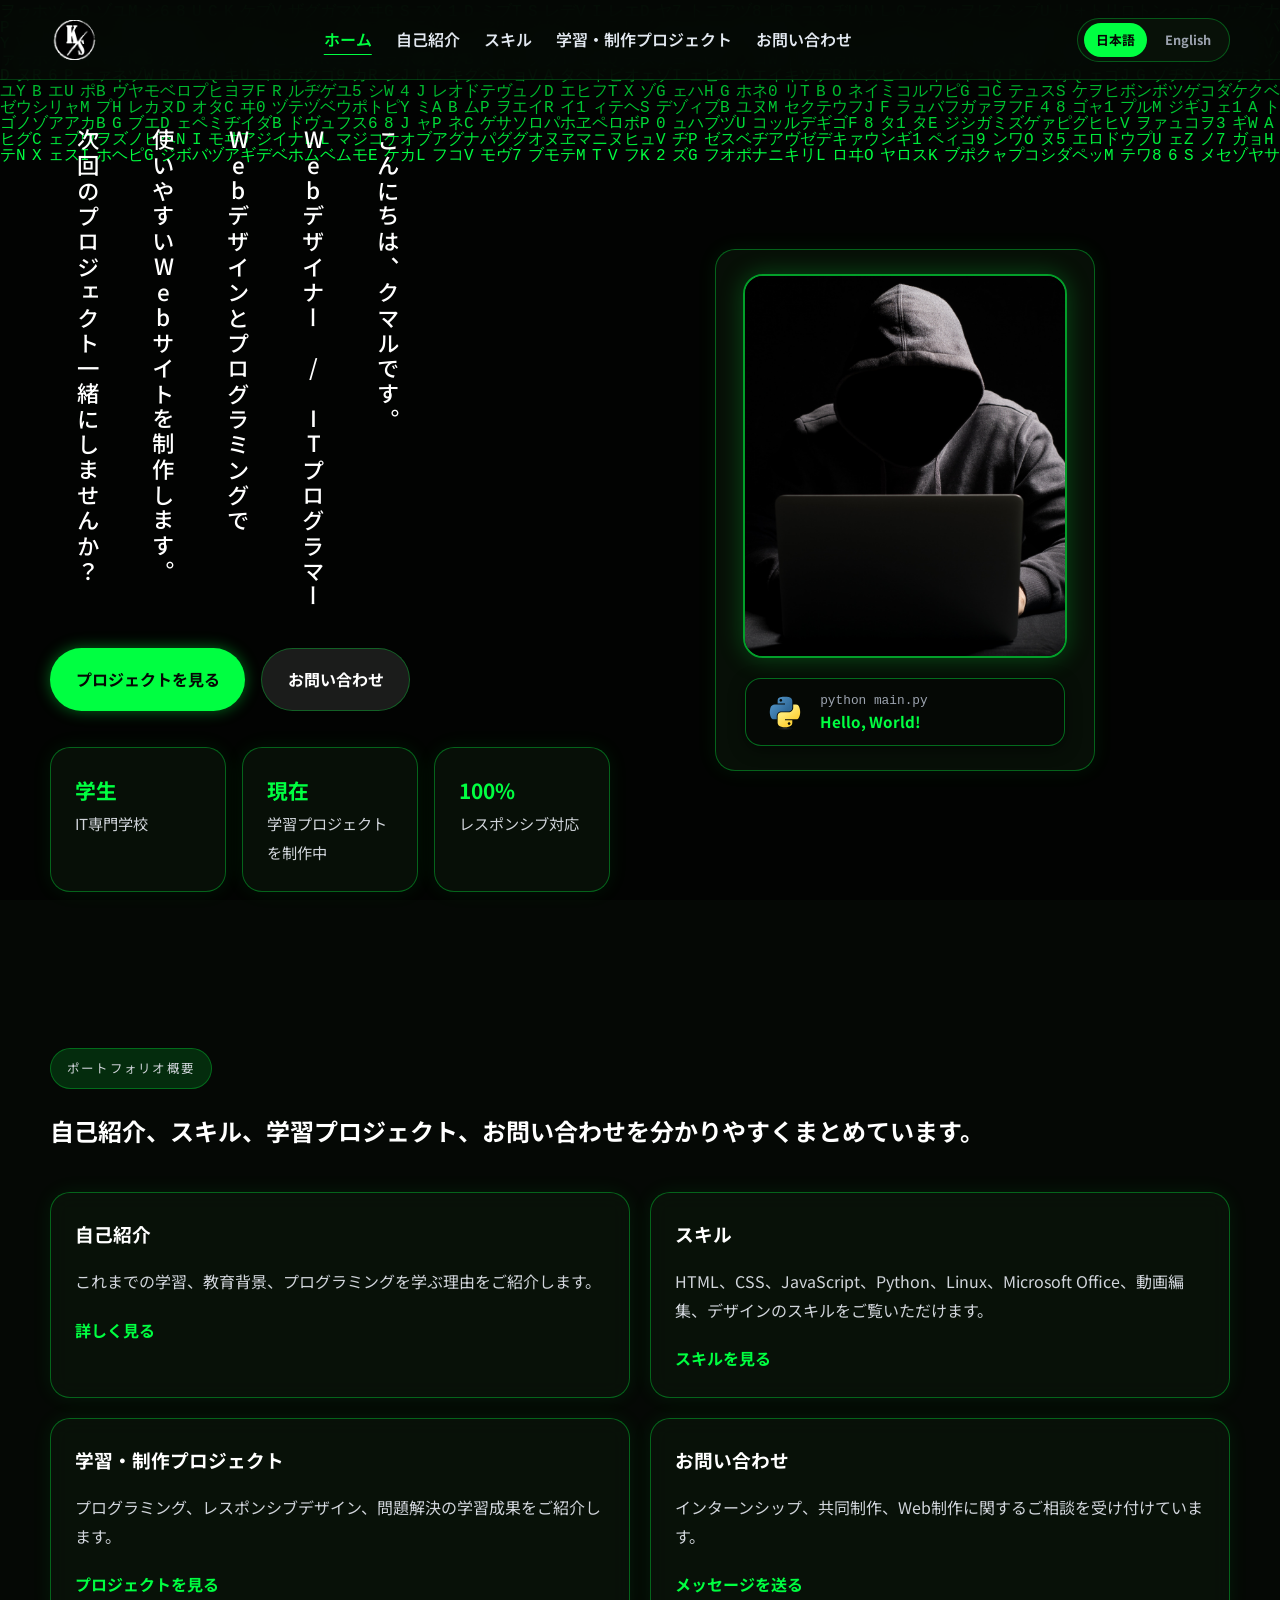
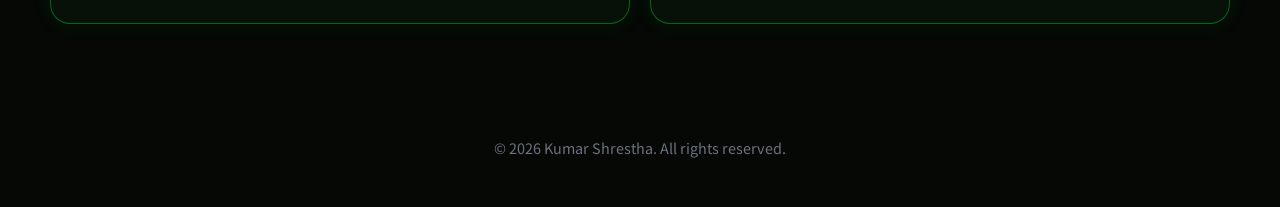
==== commit 5f1c535c: "Fix typo in the header" ====
--- a/index.html
+++ b/index.html
@@ -21,7 +21,12 @@
   <!-- Navigation Header -->
   <header class="site-header">
     <div class="container header-inner">
-      <a class="logo" href="index.html"><img alt="Kumar Shrestha logo" src="images/Logo.png" /></a>
+      <a class="logo" href="index.html"><img alt="Kumar Shrestha logo" src="images/logo_header.png" /></a>
+      <!-- Hamburger Button -->
+      <button class="menu-btn" aria-label="Toggle navigation">
+        ☰
+      </button>
+
       <nav aria-label="Primary navigation" class="nav-links" data-i18n-aria-label="nav.ariaLabel">
         <a class="active" data-i18n="nav.home" href="index.html">Home</a>
         <a data-i18n="nav.about" href="about.html">About</a>
@@ -48,7 +53,7 @@
             <p data-i18n="home.hero.role">Webデザイナー / ITプログラマー</p>
             <p data-i18n="home.hero.line1">Webデザインとプログラミングで</p>
             <p data-i18n="home.hero.line2">使いやすいWebサイトを制作します。</p>
-            <p data-i18n="home.hero.line3">次回のプロジェクト一緒にしませんか？</p>
+            <p data-i18n="home.hero.line3">次回のプロジェクトー緒にしませんか？</p>
           </div>
 
           <!-- Action Buttons -->
@@ -80,7 +85,7 @@
             style="display: flex; flex-direction: column; align-items: center; padding: 1.5rem; width: 100%; max-width: 380px; box-sizing: border-box;">
 
             <!-- Profile Image -->
-            <img alt="Kumar Shrestha" src="images/pp.jpeg" class="hero-profile-img"
+            <img alt="Kumar Shrestha" src="images/profile_hooded.jpeg" class="hero-profile-img"
               style="width: 100%; max-width: 320px; height: 380px; object-fit: cover; border-radius: 20px; border: 2px solid rgba(0, 255, 65, 0.6); box-shadow: 0 0 25px rgba(0, 255, 65, 0.25); margin-bottom: 1.25rem;" />
 
             <!-- Code Badge (Forced Flex Alignment) -->
@@ -88,7 +93,7 @@
               style="display: flex !important; flex-direction: row !important; align-items: center !important; justify-content: flex-start !important; gap: 1rem !important; width: 100% !important; max-width: 320px !important; padding: 0.85rem 1.25rem !important; border-radius: 16px !important; background: #050805 !important; border: 1px solid rgba(0, 255, 65, 0.4) !important; box-shadow: 0 4px 15px rgba(0, 0, 0, 0.5) !important; box-sizing: border-box !important; position: relative !important; overflow: hidden !important;">
 
               <!-- Python Logo -->
-              <img alt="Python icon" src="images/python-icon.svg"
+              <img alt="Python icon" src="images/python_icon.svg"
                 style="width: 38px !important; height: 38px !important; min-width: 38px !important; min-height: 38px !important; object-fit: contain !important; flex-shrink: 0 !important; margin: 0 !important;" />
 
               <!-- Text Container -->
--- a/css/styles.css
+++ b/css/styles.css
@@ -16,7 +16,8 @@
   scroll-behavior: smooth;
 }
 
-html, body {
+html,
+body {
   margin: 0;
   padding: 0;
   min-height: 100vh;
@@ -40,7 +41,9 @@
   display: block;
 }
 
-button, input, textarea {
+button,
+input,
+textarea {
   font: inherit;
 }
 
@@ -59,67 +62,64 @@
   width: 100vw !important;
   height: 100vh !important;
   z-index: 0 !important;
-  /* background-color: #050805 !important; */
   pointer-events: none !important;
   display: block !important;
 }
 
 /* --------------------------------------------------
-   3. Site Header & Primary Navigation
--------------------------------------------------- */
-.site-header,
-main,
-.site-footer {
-  position: relative;
-  z-index: 2;
-}
-
+   3. Fixed Header & Primary Navigation
+-------------------------------------------------- */
 .site-header {
+  position: fixed;
   top: 0;
+  left: 0;
+  width: 100%;
   background: rgba(5, 8, 5, 0.85);
   backdrop-filter: blur(12px);
   -webkit-backdrop-filter: blur(12px);
   border-bottom: 1px solid rgba(0, 255, 65, 0.2);
+  z-index: 10000;
+}
+
+main,
+.site-footer {
+  position: relative;
+  z-index: 1000;
+}
+
+main {
+  padding-top: 80px;
+  /* Offset for fixed header */
 }
 
 .header-inner {
   display: flex;
+  flex-direction: row;
   align-items: center;
   justify-content: space-between;
-  gap: 1rem;
-  padding: 1.1rem 0;
+  position: relative;
+  padding: 0.8rem 0;
+  gap: 0.5rem;
+}
+
+.logo {
+  display: flex;
+  align-items: center;
 }
 
 .logo img {
   display: block;
-  max-height: 46px;
-}
-
-.nav-links {
-  display: flex;
-  flex-wrap: wrap;
-  gap: 1.3rem;
-}
-
-.nav-links a {
-  color: #e2e8f0;
-  text-decoration: none;
-  font-weight: 600;
-  transition: color 180ms ease;
-}
-
-.nav-links a.active,
-.nav-links a:hover {
-  color: #00ff41;
-  text-decoration: underline;
-  text-underline-offset: 8px;
-}
-
+  max-height: 40px;
+  width: auto;
+}
+
+/* Language Switcher Styling */
 .language-switcher {
   display: inline-flex;
+  flex-direction: row;
   align-items: center;
   gap: 0.35rem;
-  padding: 0.3rem;
+  padding: 0.25rem 0.4rem;
   border: 1px solid rgba(0, 255, 65, 0.3);
   border-radius: 999px;
   background: rgba(10, 20, 10, 0.8);
@@ -128,17 +128,120 @@
 .language-button {
   border: none;
   border-radius: 999px;
-  padding: 0.5rem 0.85rem;
+  padding: 0.35rem 0.75rem;
   background: transparent;
   color: #9ca3af;
-  font-size: 0.85rem;
+  font-size: 0.8rem;
   font-weight: 700;
   cursor: pointer;
+  transition: all 180ms ease;
 }
 
 .language-button.active {
   background: #00ff41;
   color: #050805;
+}
+
+/* Hamburger Button (Mobile Only) */
+.menu-btn {
+  display: block;
+  background: rgba(10, 20, 10, 0.8);
+  border: 1px solid rgba(0, 255, 65, 0.4);
+  color: #00ff41;
+  font-size: 1.4rem;
+  cursor: pointer;
+  padding: 0.3rem 0.65rem;
+  border-radius: 8px;
+  position: relative;
+  z-index: 10002 !important;
+  pointer-events: auto !important;
+  line-height: 1;
+}
+
+.menu-btn:focus {
+  outline: none;
+  border-color: #00ff41;
+}
+
+/* Mobile Dropdown Navigation */
+@media (max-width: 767px) {
+  .nav-links {
+    display: none;
+    flex-direction: column;
+    position: absolute;
+    top: 100%;
+    right: 0;
+    width: 220px;
+    background: rgba(5, 8, 5, 0.98);
+    backdrop-filter: blur(16px);
+    -webkit-backdrop-filter: blur(16px);
+    border: 1px solid rgba(0, 255, 65, 0.5);
+    border-radius: 12px;
+    padding: 0.75rem 0;
+    box-shadow: 0 10px 30px rgba(0, 0, 0, 0.9);
+    z-index: 10001 !important;
+    pointer-events: auto !important;
+  }
+
+  .nav-links.active {
+    display: flex !important;
+  }
+
+  .nav-links a {
+    color: #ffffff !important;
+    text-decoration: none;
+    font-weight: 600;
+    padding: 0.85rem 1.5rem;
+    display: block;
+    text-align: left;
+    position: relative;
+    z-index: 10002 !important;
+    pointer-events: auto !important;
+    cursor: pointer !important;
+    transition: color 180ms ease, background 180ms ease;
+  }
+
+  .nav-links a.active,
+  .nav-links a:hover {
+    color: #00ff41 !important;
+    background: rgba(0, 255, 65, 0.15);
+  }
+}
+
+/* Desktop Navigation Layout */
+@media (min-width: 768px) {
+  .menu-btn {
+    display: none;
+  }
+
+  .nav-links {
+    display: flex !important;
+    flex-direction: row;
+    position: static;
+    width: auto;
+    background: transparent;
+    backdrop-filter: none;
+    border: none;
+    box-shadow: none;
+    padding: 0;
+    gap: 1.5rem;
+  }
+
+  .nav-links a {
+    color: #e2e8f0;
+    text-decoration: none;
+    font-weight: 600;
+    padding: 0;
+    transition: color 180ms ease;
+  }
+
+  .nav-links a.active,
+  .nav-links a:hover {
+    color: #00ff41;
+    text-decoration: underline;
+    text-underline-offset: 8px;
+    background: transparent;
+  }
 }
 
 /* --------------------------------------------------
@@ -177,19 +280,19 @@
    5. Hero Section (Home Page)
 -------------------------------------------------- */
 .hero-section {
-  padding: 5rem 0 3rem;
+  padding: 3rem 0;
   min-height: calc(100vh - 104px);
 }
 
 .hero-grid {
   display: grid;
-  grid-template-columns: 1.1fr 0.9fr;
+  grid-template-columns: 1fr;
   gap: 2.25rem;
-  align-items: center;
 }
 
 .hero-copy {
   max-width: 560px;
+  text-align: left;
 }
 
 .eyebrow {
@@ -211,19 +314,19 @@
 html[lang="ja"] .hero-vertical-text {
   writing-mode: vertical-rl;
   text-orientation: upright;
-  height: 480px;
+  height: 380px;
   display: block;
-  margin-bottom: 2.5rem;
+  margin: 0 0 1.5rem 0;
   color: #ffffff;
 }
 
 html[lang="ja"] .hero-vertical-text p {
   display: inline-block;
-  font-size: 1.4rem;
+  font-size: 1.15rem;
   font-weight: 500;
-  line-height: 2.2;
+  line-height: 1.8;
   letter-spacing: 0.15em;
-  margin: 0 0.8rem;
+  margin: 0 0.5rem;
   white-space: nowrap;
 }
 
@@ -248,6 +351,7 @@
   writing-mode: horizontal-tb;
   display: flex;
   flex-wrap: wrap;
+  justify-content: flex-start;
   gap: 1rem;
   margin-bottom: 2.25rem;
 }
@@ -278,8 +382,9 @@
 .hero-meta {
   writing-mode: horizontal-tb;
   display: grid;
-  grid-template-columns: repeat(3, minmax(0, 1fr));
+  grid-template-columns: 1fr;
   gap: 1rem;
+  text-align: left;
 }
 
 .meta-item strong {
@@ -299,6 +404,12 @@
 .hero-visual,
 .visual-card {
   overflow: visible;
+}
+
+.hero-visual {
+  display: flex;
+  justify-content: flex-start;
+  width: 100%;
 }
 
 .visual-card {
@@ -310,6 +421,7 @@
   width: 100%;
   max-width: 380px;
   box-sizing: border-box;
+  margin: 0;
 }
 
 .hero-profile-img {
@@ -336,10 +448,6 @@
   box-shadow: 0 4px 15px rgba(0, 0, 0, 0.5);
 }
 
-.code-badge * {
-  box-sizing: border-box;
-}
-
 .badge-icon {
   width: 38px;
   height: 38px;
@@ -374,10 +482,11 @@
    7. Generic Section Formatting
 -------------------------------------------------- */
 .section {
-  padding: 5rem 0;
-}
-
-.section-heading h1, .section-heading h2 {
+  padding: 4rem 0;
+}
+
+.section-heading h1,
+.section-heading h2 {
   color: #ffffff;
   margin: 0 0 0.5rem;
 }
@@ -389,25 +498,35 @@
 .home-feature-grid {
   display: grid;
   gap: 1.25rem;
-  grid-template-columns: repeat(2, minmax(0, 1fr));
+  grid-template-columns: 1fr;
   margin-top: 2.5rem;
 }
 
-.home-feature-card h3 { margin: 0 0 0.85rem; color: #ffffff; }
-.home-feature-card p { color: #d1d5db; margin-bottom: 1.25rem; }
-.home-feature-card a { color: #00ff41; font-weight: 700; text-decoration: none; }
-
-/* --------------------------------------------------
-   8. About Page Layout (高さのバランス調整)
+.home-feature-card h3 {
+  margin: 0 0 0.85rem;
+  color: #ffffff;
+}
+
+.home-feature-card p {
+  color: #d1d5db;
+  margin-bottom: 1.25rem;
+}
+
+.home-feature-card a {
+  color: #00ff41;
+  font-weight: 700;
+  text-decoration: none;
+}
+
+/* --------------------------------------------------
+   8. About Page Layout
 -------------------------------------------------- */
 .about-grid {
   display: grid;
-  grid-template-columns: 1fr 1fr;
+  grid-template-columns: 1fr;
   gap: 2.5rem;
-  align-items: stretch; /* 左右の列全体の高さを揃える */
-}
-
-/* 左側の列構造 */
+}
+
 .about-text {
   display: flex;
   flex-direction: column;
@@ -429,16 +548,14 @@
   line-height: 1.7;
 }
 
-/* 学歴カード（左下）を一番下まで引き伸ばしてフィットさせる */
 .education-card {
-  margin-top: auto; /* 左側テキストの下部にカードを押し下げる */
-  flex-grow: 1; /* 残りの高さを埋めて右側カードと揃える */
+  margin-top: auto;
+  flex-grow: 1;
   display: flex;
   flex-direction: column;
   justify-content: center;
 }
 
-/* 右側の列構造 */
 .cards-grid {
   display: flex;
   height: 100%;
@@ -449,11 +566,10 @@
   height: 100%;
   display: flex;
   flex-direction: column;
-  justify-content: center; /* 中身を上下中央に配置 */
+  justify-content: center;
   box-sizing: border-box;
 }
 
-/* カード共通のスタイル調整 */
 .info-card h3 {
   color: #00ff41;
   font-size: 1.25rem;
@@ -484,25 +600,88 @@
   grid-template-columns: repeat(auto-fit, minmax(240px, 1fr));
 }
 
-.skill-row { display: grid; gap: 0.75rem; }
-.skill-label { display: flex; align-items: center; gap: 12px; }
-.skill-icon { width: 32px; height: 32px; object-fit: contain; }
-.skill-bar { height: 12px; border-radius: 999px; background: rgba(255,255,255,0.1); overflow: hidden; }
-.skill-fill { display: block; height: 100%; border-radius: 999px; }
-
-.fill-html { width: 95%; background: linear-gradient(90deg, #f97316, #fb923c); }
-.fill-css { width: 90%; background: linear-gradient(90deg, #2563eb, #7dd3fc); }
-.fill-js { width: 10%; background: linear-gradient(90deg, #facc15, #f59e0b); }
-.fill-python { width: 40%; background: linear-gradient(90deg, #14b8a6, #0ea5e9); }
-.fill-linux { width: 30%; background: linear-gradient(90deg, #22c55e, #16a34a); }
-.fill-office { width: 90%; background: linear-gradient(90deg, #f9a916, #ea820c); }
-.fill-video { width: 80%; background: linear-gradient(90deg, #6366f1, #818cf8); }
-.fill-photoshop { width: 85%; background: linear-gradient(90deg, #5848ec, #727df4); }
-.fill-illustrator { width: 85%; background: linear-gradient(90deg, #f97316, #f59e0b); }
-.fill-figma { width: 60%; background: linear-gradient(90deg, #ec4899, #f472b6); }
-
-/* --------------------------------------------------
-   10. Learning Projects Page (Terminal Aesthetic)
+.skill-row {
+  display: grid;
+  gap: 0.75rem;
+}
+
+.skill-label {
+  display: flex;
+  align-items: center;
+  gap: 12px;
+}
+
+.skill-icon {
+  width: 32px;
+  height: 32px;
+  object-fit: contain;
+}
+
+.skill-bar {
+  height: 12px;
+  border-radius: 999px;
+  background: rgba(255, 255, 255, 0.1);
+  overflow: hidden;
+}
+
+.skill-fill {
+  display: block;
+  height: 100%;
+  border-radius: 999px;
+}
+
+.fill-html {
+  width: 95%;
+  background: linear-gradient(90deg, #53b767, #01f619);
+}
+
+.fill-css {
+  width: 90%;
+  background: linear-gradient(90deg, #53b767, #01f619);
+}
+
+.fill-js {
+  width: 40%;
+  background: linear-gradient(90deg, #53b767, #01f619);
+}
+
+.fill-python {
+  width: 40%;
+  background: linear-gradient(90deg, #53b767, #01f619);
+}
+
+.fill-linux {
+  width: 30%;
+  background: linear-gradient(90deg, #22c55e, #16a34a);
+}
+
+.fill-office {
+  width: 90%;
+  background: linear-gradient(90deg, #53b767, #01f619);
+}
+
+.fill-video {
+  width: 80%;
+  background: linear-gradient(90deg, #53b767, #01f619);
+}
+
+.fill-photoshop {
+  width: 85%;
+  background: linear-gradient(90deg, #53b767, #01f619);
+}
+
+.fill-illustrator {
+  width: 85%;
+  background: linear-gradient(90deg, #53b767, #01f619);
+}
+
+.fill-figma {
+  width: 85%;
+  background: linear-gradient(90deg, #53b767, #01f619);
+}
+
+/* --------------------------------------------------
+   10. Learning Projects Page
 -------------------------------------------------- */
 .category-grid {
   display: grid;
@@ -511,8 +690,8 @@
   margin-bottom: 4rem;
 }
 
-.category-card { 
-  text-decoration: none; 
+.category-card {
+  text-decoration: none;
 }
 
 .category-card span {
@@ -530,12 +709,11 @@
   grid-template-columns: repeat(auto-fit, minmax(260px, 1fr));
 }
 
-.project-card { 
-  padding: 0; 
-  overflow: hidden; 
-}
-
-/* Dark Matrix Glass Banners */
+.project-card {
+  padding: 0;
+  overflow: hidden;
+}
+
 .project-preview {
   padding: 1.25rem;
   font-weight: 700;
@@ -555,33 +733,33 @@
   border-bottom-color: rgba(0, 255, 65, 0.7);
 }
 
-.project-body { 
-  padding: 1.5rem; 
-  display: grid; 
-  gap: 0.85rem; 
-}
-
-.project-status { 
-  padding: 0.25rem 0.65rem; 
-  border-radius: 999px; 
-  background: rgba(0, 255, 65, 0.15); 
-  color: #00ff41; 
-  font-size: 0.75rem; 
-  width: fit-content; 
-}
-
-.project-link { 
-  color: #00ff41; 
-  font-size: 0.85rem; 
-  font-weight: 700; 
-  text-decoration: none; 
-}
-
-.project-tools { 
-  color: #9ca3af; 
-  font-size: 0.85rem; 
-  font-weight: 600; 
-  margin: 0; 
+.project-body {
+  padding: 1.5rem;
+  display: grid;
+  gap: 0.85rem;
+}
+
+.project-status {
+  padding: 0.25rem 0.65rem;
+  border-radius: 999px;
+  background: rgba(0, 255, 65, 0.15);
+  color: #00ff41;
+  font-size: 0.75rem;
+  width: fit-content;
+}
+
+.project-link {
+  color: #00ff41;
+  font-size: 0.85rem;
+  font-weight: 700;
+  text-decoration: none;
+}
+
+.project-tools {
+  color: #9ca3af;
+  font-size: 0.85rem;
+  font-weight: 600;
+  margin: 0;
 }
 
 /* --------------------------------------------------
@@ -589,13 +767,19 @@
 -------------------------------------------------- */
 .contact-grid {
   display: grid;
-  grid-template-columns: 1.05fr 0.95fr;
+  grid-template-columns: 1fr;
   gap: 2rem;
-  align-items: start;
-}
-
-.contact-list { list-style: none; padding: 0; margin: 1.5rem 0; display: grid; gap: 0.75rem; color: #d1d5db; }
-./* Horizontal Social Media Links Row */
+}
+
+.contact-list {
+  list-style: none;
+  padding: 0;
+  margin: 1.5rem 0;
+  display: grid;
+  gap: 0.75rem;
+  color: #d1d5db;
+}
+
 .social-links {
   display: flex;
   flex-direction: row;
@@ -629,9 +813,20 @@
   object-fit: contain;
 }
 
-.contact-form { display: grid; gap: 1rem; }
-.contact-form label { display: grid; gap: 0.5rem; color: #d1d5db; font-size: 0.95rem; }
-.contact-form input, .contact-form textarea {
+.contact-form {
+  display: grid;
+  gap: 1rem;
+}
+
+.contact-form label {
+  display: grid;
+  gap: 0.5rem;
+  color: #d1d5db;
+  font-size: 0.95rem;
+}
+
+.contact-form input,
+.contact-form textarea {
   background: rgba(5, 15, 5, 0.8);
   border: 1px solid rgba(0, 255, 65, 0.4);
   color: #ffffff;
@@ -649,39 +844,109 @@
   cursor: pointer;
 }
 
-.form-status { font-weight: 600; }
-.form-status.success { color: #00ff41; }
-.form-status.error { color: #ef4444; }
-
-.form-honeypot { position: absolute; left: -9999px; }
+.form-status {
+  font-weight: 600;
+}
+
+.form-status.success {
+  color: #00ff41;
+}
+
+.form-status.error {
+  color: #ef4444;
+}
+
+.form-honeypot {
+  position: absolute;
+  left: -9999px;
+}
 
 /* --------------------------------------------------
    12. Footer & Back-To-Top Button
 -------------------------------------------------- */
-.site-footer { padding: 2rem 0; text-align: center; color: #6b7280; font-size: 0.9rem; }
+.site-footer {
+  padding: 2rem 0;
+  text-align: center;
+  color: #6b7280;
+  font-size: 0.9rem;
+}
 
 .back-to-top {
-  position: fixed; right: 1.5rem; bottom: 1.5rem; z-index: 50;
-  width: 48px; height: 48px; border-radius: 50%;
-  background: #00ff41; color: #050805; border: none;
-  font-size: 1.5rem; font-weight: 700; cursor: pointer;
-  opacity: 0; visibility: hidden; transition: 180ms ease;
-}
-
-.back-to-top.show { opacity: 1; visibility: visible; }
+  position: fixed;
+  right: 1.5rem;
+  bottom: 1.5rem;
+  z-index: 10005 !important;
+  width: 48px;
+  height: 48px;
+  border-radius: 50%;
+  background: #00ff41;
+  color: #050805;
+  border: 1px solid rgba(0, 255, 65, 0.6);
+  font-size: 1.5rem;
+  font-weight: 700;
+  cursor: pointer !important;
+  pointer-events: auto !important;
+  opacity: 0;
+  visibility: hidden;
+  transition: opacity 200ms ease, visibility 200ms ease, transform 180ms ease;
+  box-shadow: 0 0 15px rgba(0, 255, 65, 0.4);
+}
+
+.back-to-top.show {
+  opacity: 1;
+  visibility: visible;
+}
+
+.back-to-top:hover {
+  transform: translateY(-3px);
+  box-shadow: 0 0 25px rgba(0, 255, 65, 0.7);
+}
 
 /* --------------------------------------------------
    13. Responsive Media Queries
 -------------------------------------------------- */
-@media (max-width: 980px) {
-  .hero-grid, .about-grid, .contact-grid { grid-template-columns: 1fr; }
-  .hero-meta { grid-template-columns: repeat(2, minmax(0, 1fr)); }
-}
-
-@media (max-width: 720px) {
-  .header-inner { flex-direction: column; align-items: flex-start; gap: 1rem; }
-  .hero-meta { grid-template-columns: 1fr; }
-  .home-feature-grid { grid-template-columns: 1fr; }
-  html[lang="ja"] .hero-vertical-text { height: auto; writing-mode: horizontal-tb; }
-  html[lang="ja"] .hero-vertical-text p { display: block; font-size: 1.2rem; line-height: 1.6; margin: 0 0 0.5rem; }
+@media (min-width: 768px) {
+  .header-inner {
+    padding: 1.1rem 0;
+  }
+
+  .hero-meta {
+    grid-template-columns: repeat(2, minmax(0, 1fr));
+  }
+
+  .home-feature-grid {
+    grid-template-columns: repeat(2, minmax(0, 1fr));
+  }
+
+  html[lang="ja"] .hero-vertical-text {
+    height: 480px;
+    margin-bottom: 2.5rem;
+  }
+
+  html[lang="ja"] .hero-vertical-text p {
+    font-size: 1.4rem;
+    line-height: 2.2;
+    margin: 0 0.8rem;
+  }
+}
+
+@media (min-width: 992px) {
+  .hero-grid {
+    grid-template-columns: 1.1fr 0.9fr;
+    align-items: center;
+  }
+
+  .about-grid {
+    grid-template-columns: 1fr 1fr;
+    align-items: stretch;
+  }
+
+  .contact-grid {
+    grid-template-columns: 1.05fr 0.95fr;
+    align-items: start;
+  }
+
+  .hero-meta {
+    grid-template-columns: repeat(3, minmax(0, 1fr));
+  }
 }
